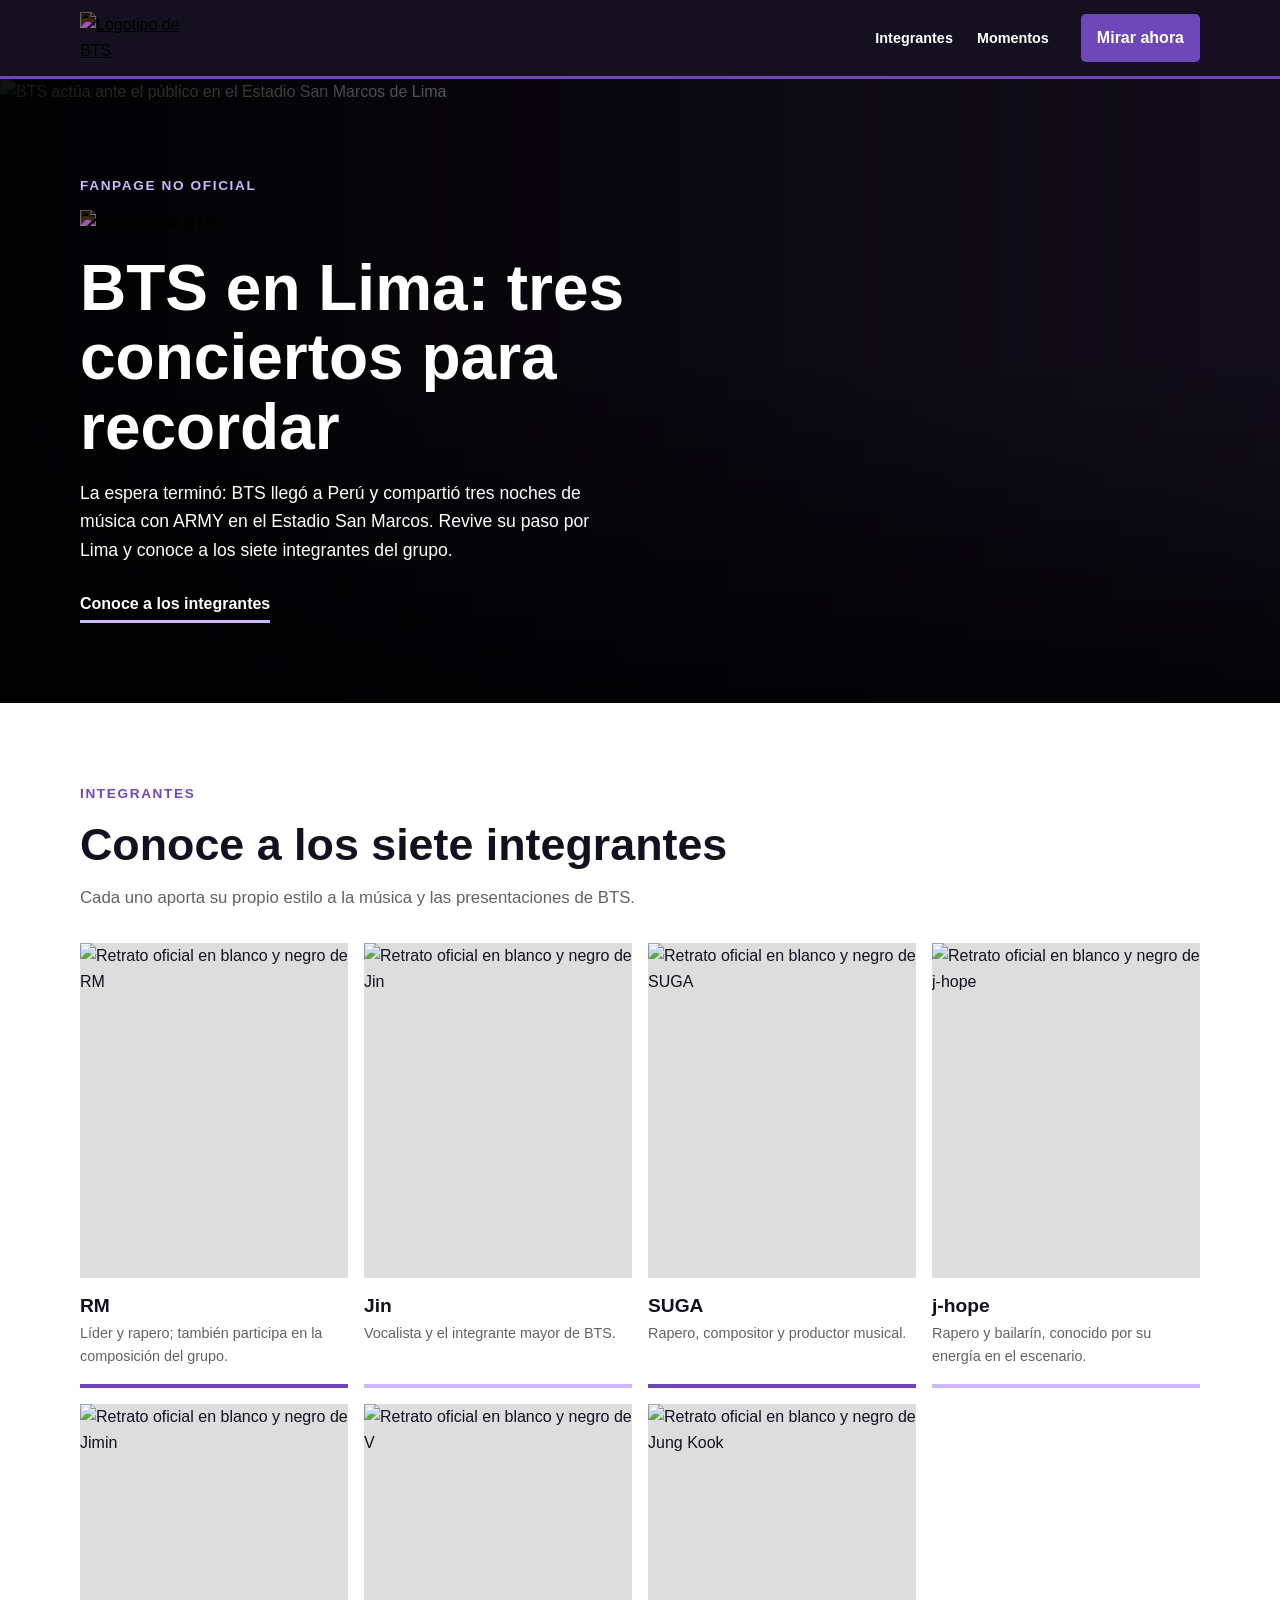
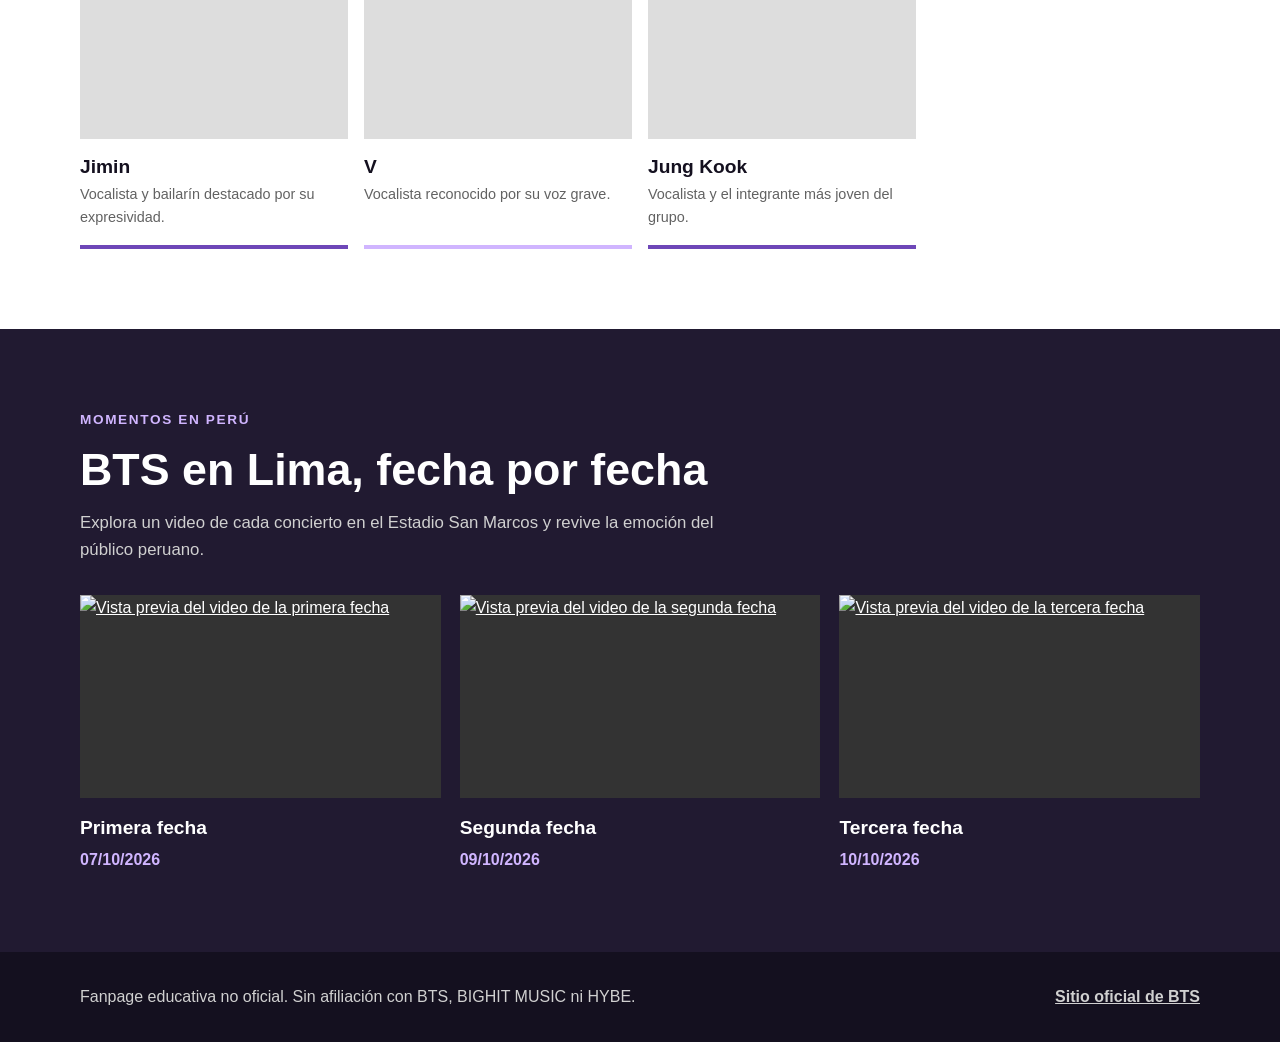
==== completed-examples/index.html @ 640280e6 "feat(course): add BTS fanpage and starter materials" ====
<!doctype html>
<html lang="es">
<head>
  <meta charset="UTF-8">
  <meta name="viewport" content="width=device-width, initial-scale=1.0">
  <meta
    name="description"
    content="Fanpage educativa de BTS y sus tres conciertos en Lima en 2026."
  >
  <title>BTS Perú | Fanpage no oficial</title>
  <link rel="stylesheet" href="styles.css">
</head>
<body>
  <!--
    class conecta un elemento con sus estilos en el archivo CSS.
    id identifica un elemento; href="#..." permite ir hasta ese elemento.
    aria-label da un nombre para lectores de pantalla.
    aria-labelledby usa el id de un titulo como nombre accesible.
  -->
  <!-- Menu principal: logo, enlaces y boton Mirar ahora -->
  <header class="encabezado">
    <nav class="menu-principal contenedor" aria-label="Navegación principal">
      <a class="enlace-logo" href="#inicio" aria-label="BTS, volver al inicio">
        <img
          src="https://upload.wikimedia.org/wikipedia/commons/c/c7/BTS_text_logo.svg"
          alt="Logotipo de BTS"
        >
      </a>

      <ul class="enlaces-menu">
        <li><a href="#integrantes">Integrantes</a></li>
        <li><a href="#momentos">Momentos</a></li>
      </ul>

      <!--
        target="_blank" abre el enlace en otra pestaña.
        rel="noopener noreferrer" evita compartir acceso a esta pagina
        y su direccion de origen con la pagina de destino.
      -->
      <a
        class="boton-principal"
        href="https://www.youtube.com/user/BANGTANTV"
        target="_blank"
        rel="noopener noreferrer"
      >
        Mirar ahora
      </a>
    </nav>
  </header>

  <main>
    <!-- Portada: presentacion de BTS y acceso a los integrantes -->
    <section class="portada" id="inicio" aria-labelledby="titulo-portada">
      <img
        class="foto-portada"
        src="https://f.rpp-noticias.io/2026/10/07/135113_1915998.jpg?quality=80&amp;width=1020"
        alt="BTS actúa ante el público en el Estadio San Marcos de Lima"
      >

      <div class="capa-oscura-portada"></div>

      <div class="contenedor contenido-portada">
        <p class="aviso-no-oficial">Fanpage no oficial</p>

        <img
          class="logo-portada"
          src="https://upload.wikimedia.org/wikipedia/commons/c/c7/BTS_text_logo.svg"
          alt="Logotipo de BTS"
        >

        <h1 id="titulo-portada">BTS en Lima: tres conciertos para recordar</h1>
        <p>
          La espera terminó: BTS llegó a Perú y compartió tres noches de música
          con ARMY en el Estadio San Marcos. Revive su paso por Lima y conoce
          a los siete integrantes del grupo.
        </p>

        <a class="enlace-integrantes" href="#integrantes">Conoce a los integrantes</a>
      </div>
    </section>

    <!-- Integrantes: fotografia, nombre y descripcion de cada miembro -->
    <section class="seccion" id="integrantes" aria-labelledby="titulo-integrantes">
      <div class="contenedor">
        <p class="nombre-seccion">Integrantes</p>
        <h2 id="titulo-integrantes">Conoce a los siete integrantes</h2>
        <p class="descripcion-seccion">
          Cada uno aporta su propio estilo a la música y las presentaciones de BTS.
        </p>

        <!--
          Cada li contiene un integrante.
          loading="lazy" retrasa la carga de fotos que aun no se ven.
        -->
        <ul class="lista-integrantes">
          <li>
            <img
              src="https://bighitsmusic.com/assets/images/bts/members/rm.jpg"
              alt="Retrato oficial en blanco y negro de RM"
              loading="lazy"
            >
            <div class="informacion-integrante">
              <strong>RM</strong>
              <span>Líder y rapero; también participa en la composición del grupo.</span>
            </div>
          </li>
          <li>
            <img
              src="https://bighitsmusic.com/assets/images/bts/members/jin.jpg"
              alt="Retrato oficial en blanco y negro de Jin"
              loading="lazy"
            >
            <div class="informacion-integrante">
              <strong>Jin</strong>
              <span>Vocalista y el integrante mayor de BTS.</span>
            </div>
          </li>
          <li>
            <img
              src="https://bighitsmusic.com/assets/images/bts/members/suga.jpg"
              alt="Retrato oficial en blanco y negro de SUGA"
              loading="lazy"
            >
            <div class="informacion-integrante">
              <strong>SUGA</strong>
              <span>Rapero, compositor y productor musical.</span>
            </div>
          </li>
          <li>
            <img
              src="https://bighitsmusic.com/assets/images/bts/members/j-hope.jpg"
              alt="Retrato oficial en blanco y negro de j-hope"
              loading="lazy"
            >
            <div class="informacion-integrante">
              <strong>j-hope</strong>
              <span>Rapero y bailarín, conocido por su energía en el escenario.</span>
            </div>
          </li>
          <li>
            <img
              src="https://bighitsmusic.com/assets/images/bts/members/jimin.jpg"
              alt="Retrato oficial en blanco y negro de Jimin"
              loading="lazy"
            >
            <div class="informacion-integrante">
              <strong>Jimin</strong>
              <span>Vocalista y bailarín destacado por su expresividad.</span>
            </div>
          </li>
          <li>
            <img
              src="https://bighitsmusic.com/assets/images/bts/members/v.jpg"
              alt="Retrato oficial en blanco y negro de V"
              loading="lazy"
            >
            <div class="informacion-integrante">
              <strong>V</strong>
              <span>Vocalista reconocido por su voz grave.</span>
            </div>
          </li>
          <li>
            <img
              src="https://bighitsmusic.com/assets/images/bts/members/jungkook.jpg"
              alt="Retrato oficial en blanco y negro de Jung Kook"
              loading="lazy"
            >
            <div class="informacion-integrante">
              <strong>Jung Kook</strong>
              <span>Vocalista y el integrante más joven del grupo.</span>
            </div>
          </li>
        </ul>
      </div>
    </section>

    <!-- Momentos: vistas previas enlazadas a los tres videos -->
    <section
      class="seccion seccion-oscura"
      id="momentos"
      aria-labelledby="titulo-momentos"
    >
      <div class="contenedor">
        <p class="nombre-seccion">Momentos en Perú</p>
        <h2 id="titulo-momentos">BTS en Lima, fecha por fecha</h2>
        <p class="descripcion-seccion">
          Explora un video de cada concierto en el Estadio San Marcos y revive
          la emoción del público peruano.
        </p>

        <!--
          Cada tarjeta enlaza un video.
          datetime guarda la fecha en formato año-mes-dia.
        -->
        <div class="lista-momentos">
          <article class="tarjeta-momento">
            <a
              class="enlace-video"
              href="https://www.youtube.com/watch?v=vRbizbNFhyU"
              target="_blank"
              rel="noopener noreferrer"
              aria-label="Abrir el video de la primera fecha en YouTube"
            >
              <img
                src="https://i.ytimg.com/vi/vRbizbNFhyU/hqdefault.jpg"
                alt="Vista previa del video de la primera fecha"
                loading="lazy"
              >
            </a>
            <h3>Primera fecha</h3>
            <time datetime="2026-10-07">07/10/2026</time>
          </article>

          <article class="tarjeta-momento">
            <a
              class="enlace-video"
              href="https://www.youtube.com/watch?v=yjgpKqg5rXA"
              target="_blank"
              rel="noopener noreferrer"
              aria-label="Abrir el video de la segunda fecha en YouTube"
            >
              <img
                src="https://i.ytimg.com/vi/yjgpKqg5rXA/hqdefault.jpg"
                alt="Vista previa del video de la segunda fecha"
                loading="lazy"
              >
            </a>
            <h3>Segunda fecha</h3>
            <time datetime="2026-10-09">09/10/2026</time>
          </article>

          <article class="tarjeta-momento">
            <a
              class="enlace-video"
              href="https://www.youtube.com/watch?v=68M0HwVK_0o"
              target="_blank"
              rel="noopener noreferrer"
              aria-label="Abrir el video de la tercera fecha en YouTube"
            >
              <img
                src="https://i.ytimg.com/vi/68M0HwVK_0o/hqdefault.jpg"
                alt="Vista previa del video de la tercera fecha"
                loading="lazy"
              >
            </a>
            <h3>Tercera fecha</h3>
            <time datetime="2026-10-10">10/10/2026</time>
          </article>
        </div>
      </div>
    </section>
  </main>

  <!-- Pie de pagina: aviso educativo y enlace al sitio oficial -->
  <footer class="pie-pagina">
    <div class="contenedor contenido-pie-pagina">
      <p>
        Fanpage educativa no oficial. Sin afiliación con BTS, BIGHIT MUSIC
        ni HYBE.
      </p>
      <a
        href="https://bighitsmusic.com/bts/profile"
        target="_blank"
        rel="noopener noreferrer"
      >
        Sitio oficial de BTS
      </a>
    </div>
  </footer>
</body>
</html>
---- completed-examples/styles.css ----
/* 1. Estilos generales: colores y reglas compartidas */
:root {
  --color-negro: #14101f;
  --color-morado-oscuro: #211a31;
  --color-blanco: #ffffff;
  --color-morado: #6e47b8;
  --color-lavanda: #d0b5ff;
  --color-gris: #626262;
}

* {
  box-sizing: border-box;
}

html {
  scroll-behavior: smooth;
}

body {
  margin: 0;
  color: var(--color-negro);
  background: var(--color-blanco);
  font-family: Arial, Helvetica, sans-serif;
  line-height: 1.6;
}

img {
  display: block;
  max-width: 100%;
}

a {
  color: inherit;
}

/* Resalta los enlaces al recorrer la pagina con el teclado */
a:focus-visible {
  outline: 3px solid var(--color-morado);
  outline-offset: 4px;
}

/* Limita el ancho y centra el contenido de cada seccion */
.contenedor {
  width: min(100% - 2rem, 1120px);
  margin-inline: auto;
}

/* Espacios, titulos e introducciones de las secciones */
.seccion {
  padding-block: 5rem;
  scroll-margin-top: 100px;
}

.seccion-oscura {
  background: var(--color-morado-oscuro);
  color: var(--color-blanco);
}

.aviso-no-oficial,
.nombre-seccion {
  margin: 0 0 0.8rem;
  font-size: 0.85rem;
  font-weight: 800;
  letter-spacing: 0.12em;
  text-transform: uppercase;
}

.nombre-seccion {
  color: var(--color-morado);
}

.aviso-no-oficial,
.seccion-oscura .nombre-seccion {
  color: var(--color-lavanda);
}

.seccion h2 {
  margin: 0;
  font-size: clamp(2rem, 4vw, 2.8rem);
  line-height: 1.2;
}

.descripcion-seccion {
  max-width: 660px;
  margin-block: 0.8rem 2rem;
  color: var(--color-gris);
  font-size: 1.05rem;
}

.seccion-oscura .descripcion-seccion {
  color: #d0d0d0;
}

/* 2. Menu principal */
.encabezado {
  position: sticky;
  top: 0;
  z-index: 10;
  background: var(--color-negro);
  color: var(--color-blanco);
  border-bottom: 3px solid var(--color-morado);
}

.menu-principal {
  display: flex;
  align-items: center;
  gap: 2rem;
  min-height: 76px;
}

.enlace-logo {
  flex-shrink: 0;
}

.enlace-logo img {
  width: 115px;
  filter: invert(1);
}

.enlaces-menu {
  display: flex;
  gap: 1.5rem;
  margin: 0 0 0 auto;
  padding: 0;
  list-style: none;
}

.enlaces-menu a {
  font-size: 0.9rem;
  font-weight: 700;
  text-decoration: none;
}

.enlaces-menu a:hover {
  color: var(--color-lavanda);
}

.boton-principal {
  flex-shrink: 0;
  padding: 0.7rem 1rem;
  border-radius: 0.3rem;
  background: var(--color-morado);
  font-weight: 800;
  text-decoration: none;
}

.boton-principal:hover {
  background: #55348f;
}

/* 3. Portada */
.portada {
  position: relative;
  min-height: 610px;
  background: var(--color-negro);
  color: var(--color-blanco);
}

.foto-portada,
.capa-oscura-portada {
  position: absolute;
  inset: 0;
  width: 100%;
  height: 100%;
}

.foto-portada {
  object-fit: cover;
  object-position: center 35%;
}

/* Oscurece la foto para que el texto de portada sea legible */
.capa-oscura-portada {
  background:
    linear-gradient(90deg, rgba(0, 0, 0, 0.92), rgba(0, 0, 0, 0.18)),
    linear-gradient(0deg, rgba(0, 0, 0, 0.72), transparent 55%);
}

.contenido-portada {
  position: relative;
  padding-block: 6rem 5rem;
}

.logo-portada {
  width: min(350px, 70vw);
  margin-bottom: 1.2rem;
  filter: invert(1);
}

.portada h1 {
  max-width: 610px;
  margin: 0;
  font-size: clamp(2.4rem, 5vw, 4rem);
  line-height: 1.08;
}

.contenido-portada p:not(.aviso-no-oficial) {
  max-width: 540px;
  font-size: 1.1rem;
}

.enlace-integrantes {
  display: inline-block;
  margin-top: 0.6rem;
  padding-bottom: 0.25rem;
  border-bottom: 3px solid var(--color-lavanda);
  font-weight: 800;
  text-decoration: none;
}

/* 4. Integrantes */
.lista-integrantes {
  display: grid;
  grid-template-columns: repeat(4, 1fr);
  gap: 1rem;
  margin: 2rem 0 0;
  padding: 0;
  list-style: none;
}

.lista-integrantes li {
  border-bottom: 4px solid var(--color-morado);
}

.lista-integrantes li:nth-child(even) {
  border-bottom-color: var(--color-lavanda);
}

.lista-integrantes img {
  width: 100%;
  aspect-ratio: 4 / 5;
  object-fit: cover;
  background: #dddddd;
}

.informacion-integrante {
  padding-block: 0.8rem 1rem;
}

.lista-integrantes strong,
.lista-integrantes span {
  display: block;
}

.lista-integrantes strong {
  font-size: 1.2rem;
}

.lista-integrantes span {
  color: var(--color-gris);
  font-size: 0.9rem;
}

/* 5. Momentos */
.lista-momentos {
  display: grid;
  grid-template-columns: repeat(3, 1fr);
  gap: 1.2rem;
}

.enlace-video {
  display: block;
  aspect-ratio: 16 / 9;
  background: #333333;
}

.enlace-video img {
  width: 100%;
  height: 100%;
  object-fit: cover;
  transition: opacity 0.2s ease;
}

.enlace-video:hover img,
.enlace-video:focus-visible img {
  opacity: 0.7;
}

.tarjeta-momento h3 {
  margin: 0.9rem 0 0.2rem;
  font-size: 1.2rem;
}

.tarjeta-momento time {
  display: block;
  color: var(--color-lavanda);
  font-weight: 700;
}

/* 6. Pie de pagina */
.pie-pagina {
  padding-block: 2rem;
  background: var(--color-negro);
  color: #d0d0d0;
}

.contenido-pie-pagina {
  display: flex;
  justify-content: space-between;
  align-items: center;
  gap: 2rem;
}

.contenido-pie-pagina p {
  max-width: 650px;
  margin: 0;
}

.contenido-pie-pagina a {
  font-weight: 700;
}

/* 7. Adaptacion a tabletas y celulares */
/* Hasta 900px: el menu se distribuye en dos filas */
@media (max-width: 900px) {
  .menu-principal {
    flex-wrap: wrap;
    gap: 0.8rem 1.5rem;
    padding-block: 0.8rem;
  }

  .enlaces-menu {
    order: 3;
    width: 100%;
    margin-left: 0;
    flex-wrap: wrap;
    gap: 0.5rem 1.2rem;
  }

  .boton-principal {
    margin-left: auto;
  }

  .seccion {
    scroll-margin-top: 150px;
  }
}

/* Hasta 650px: las tarjetas se muestran en una sola columna */
@media (max-width: 650px) {
  .portada {
    min-height: 560px;
  }

  .foto-portada {
    object-position: 56% center;
  }

  .capa-oscura-portada {
    background: linear-gradient(0deg, rgba(0, 0, 0, 0.98), rgba(0, 0, 0, 0.3));
  }

  .contenido-portada {
    padding-block: 10rem 3rem;
  }

  .seccion {
    padding-block: 3.5rem;
    scroll-margin-top: 160px;
  }

  .lista-momentos,
  .lista-integrantes {
    grid-template-columns: 1fr;
  }

  .contenido-pie-pagina {
    align-items: flex-start;
    flex-direction: column;
    gap: 0.7rem;
  }
}

/* 8. Accesibilidad: respeta la preferencia de reducir movimiento */
@media (prefers-reduced-motion: reduce) {
  html {
    scroll-behavior: auto;
  }
}
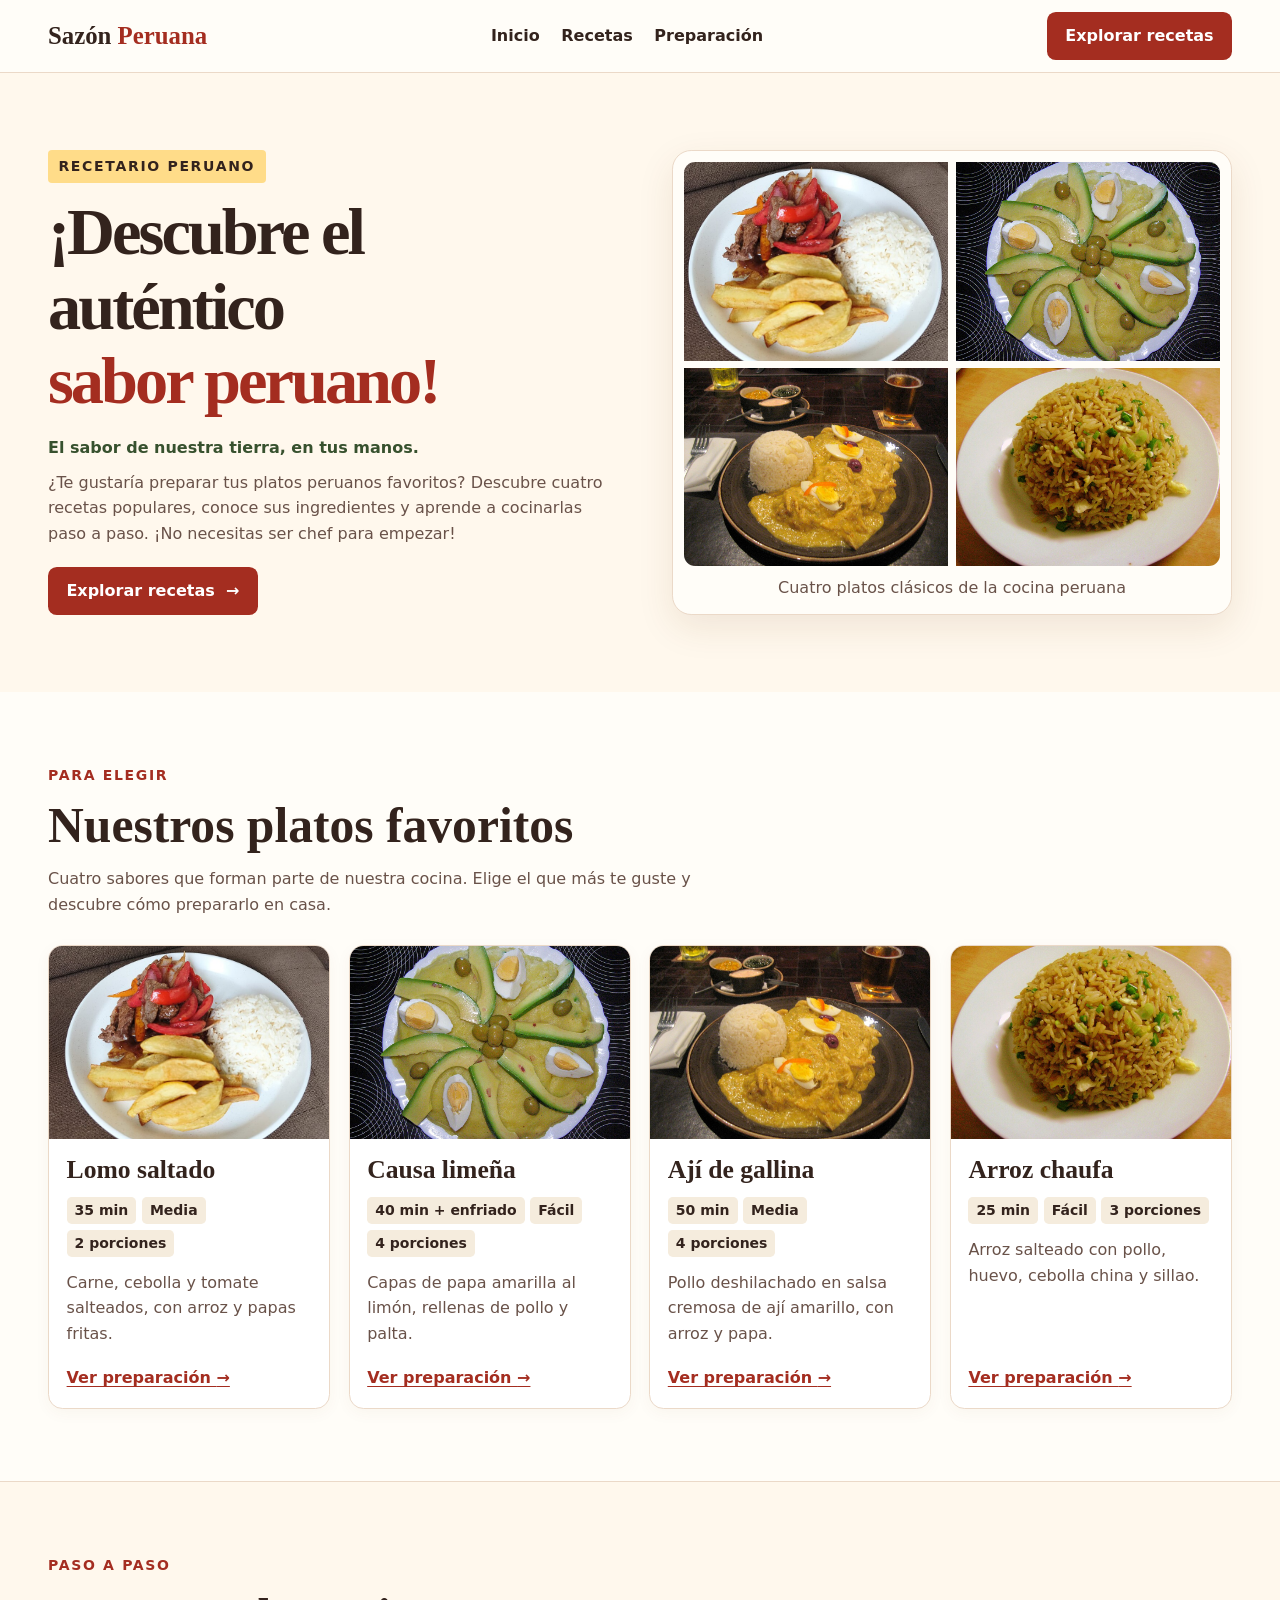
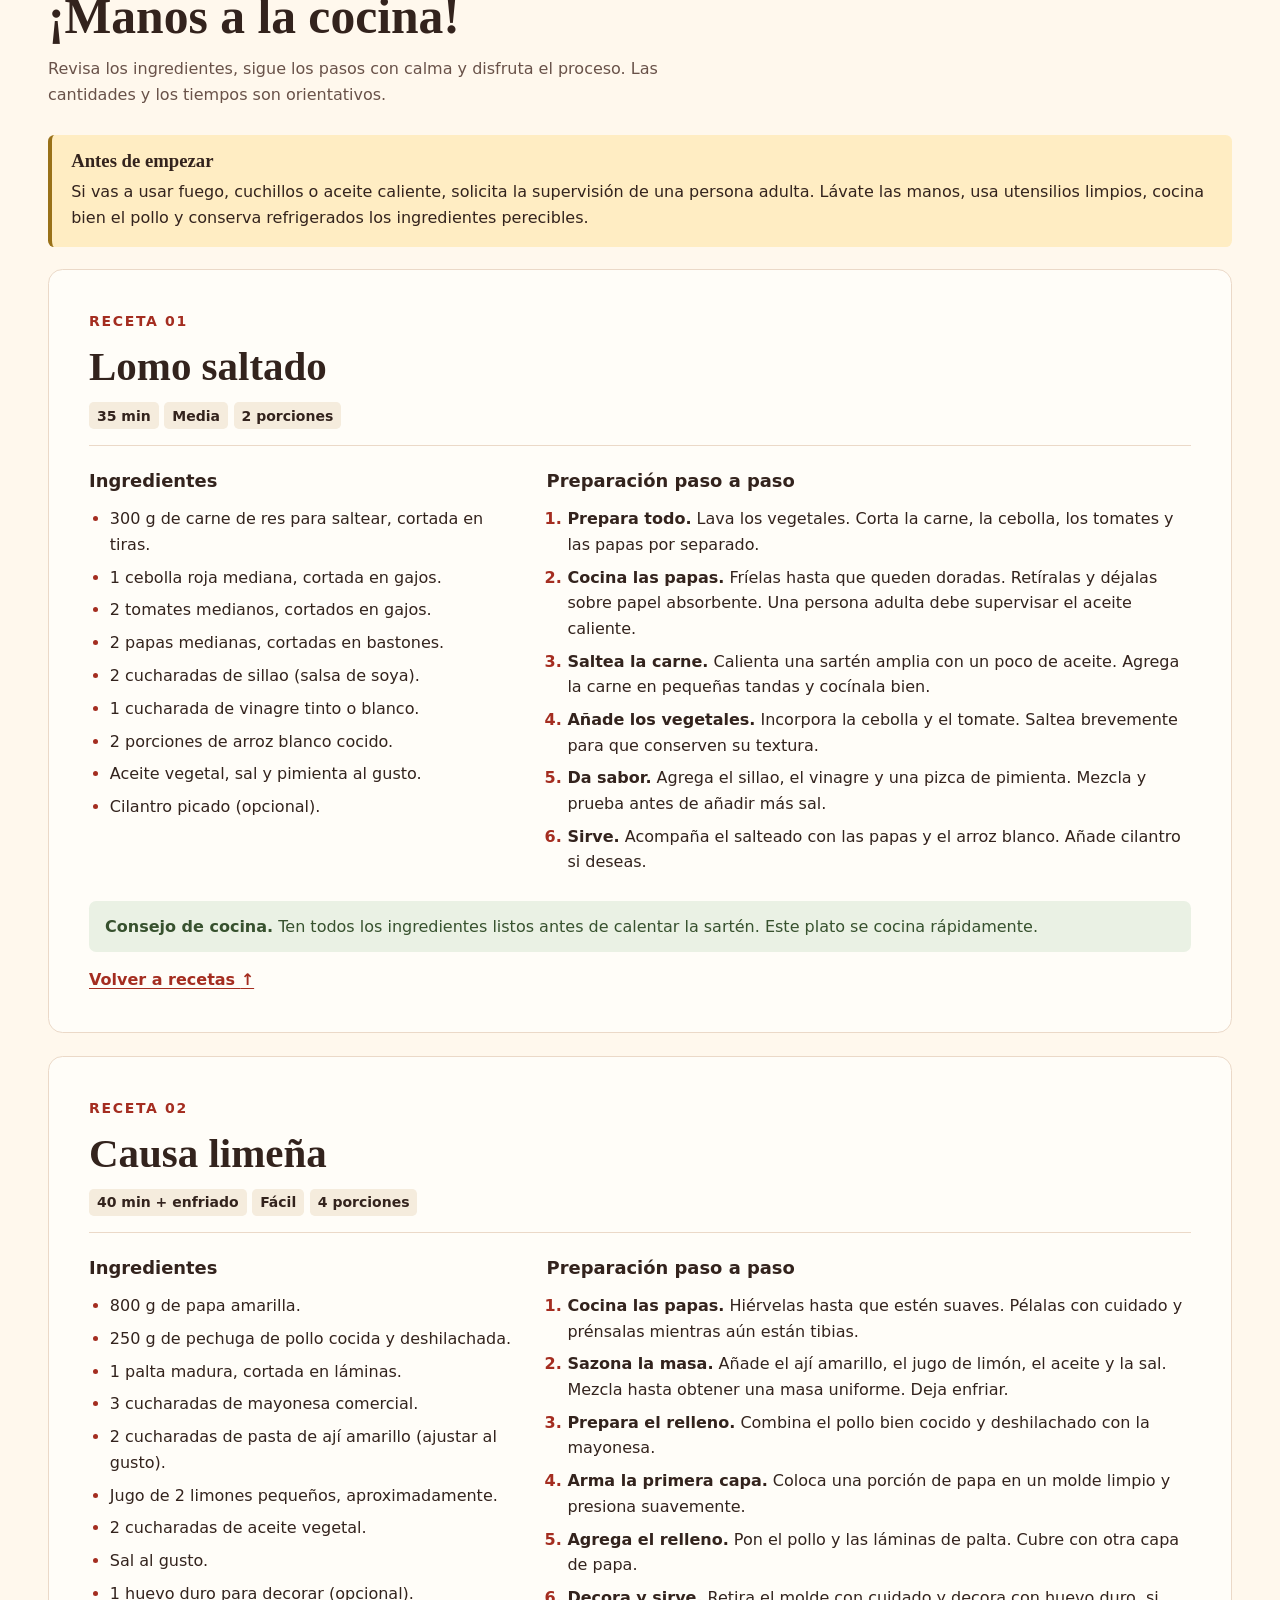
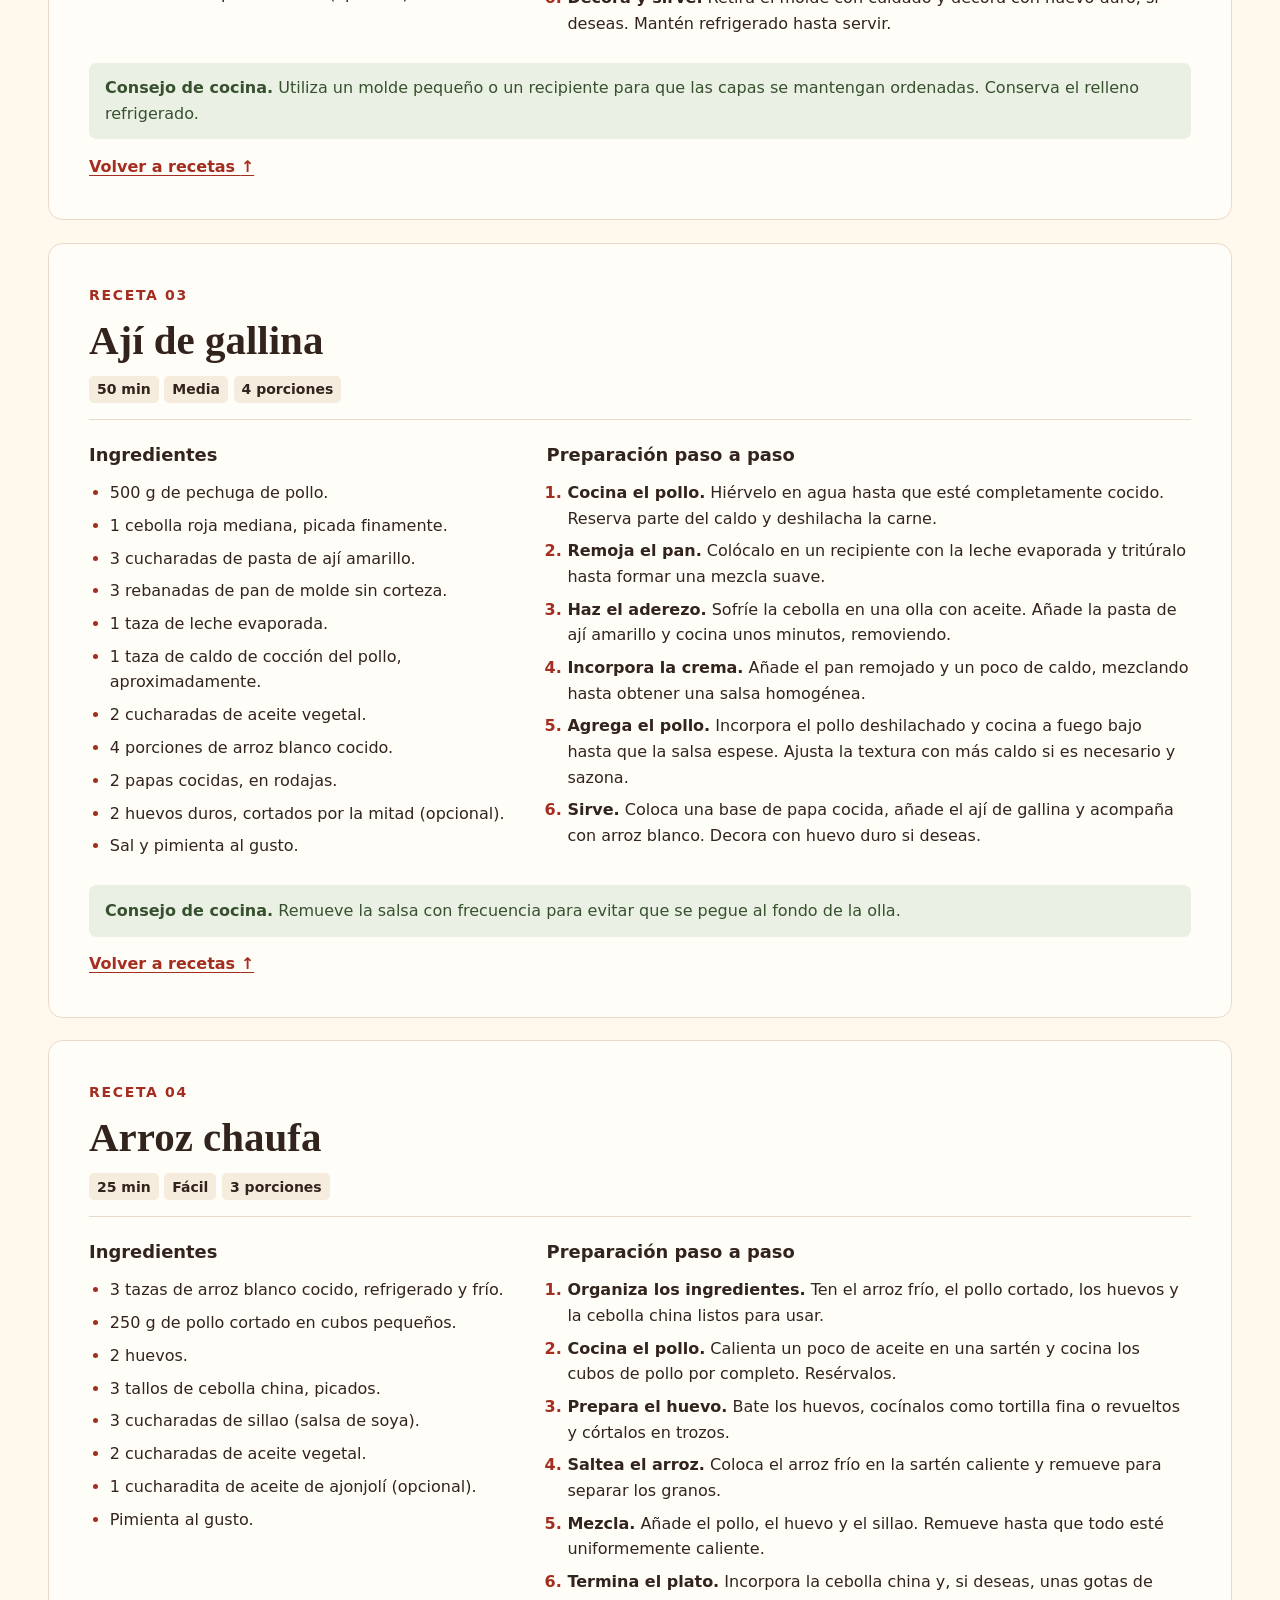
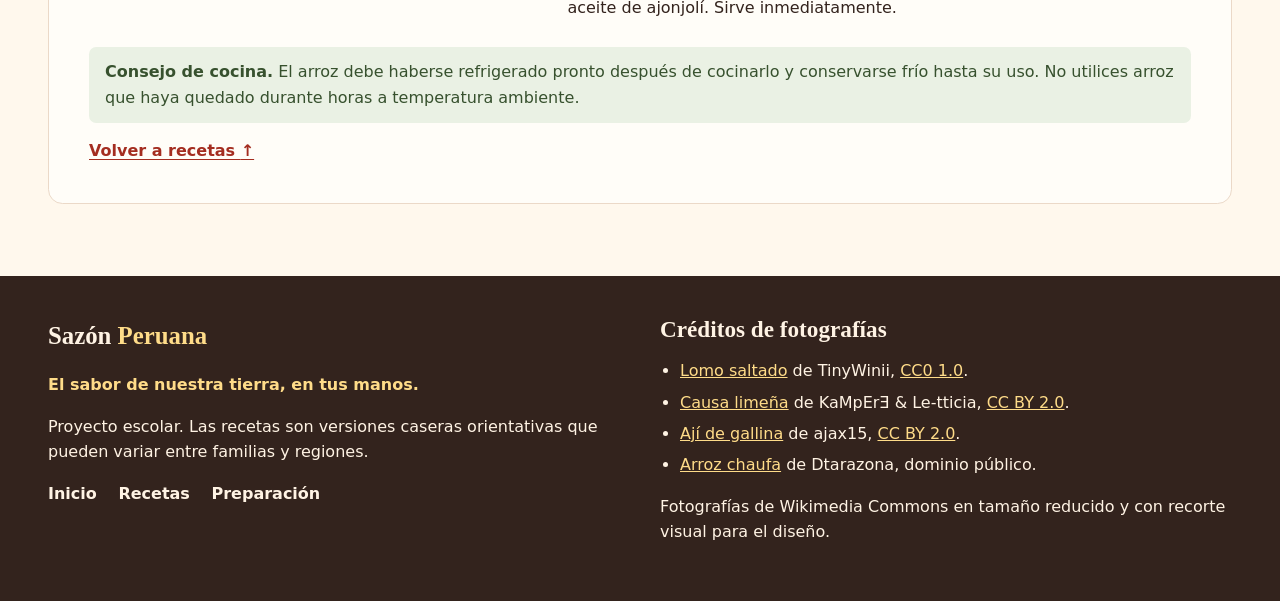
==== commit d9508f6d: "feat(course): adapt website to Peruvian recipe book" ====
--- a/completed-examples/index.html
+++ b/completed-examples/index.html
@@ -1,270 +1,326 @@
 <!doctype html>
-<html lang="es">
+<html lang="es-PE">
 <head>
   <meta charset="UTF-8">
-  <meta name="viewport" content="width=device-width, initial-scale=1.0">
-  <meta
-    name="description"
-    content="Fanpage educativa de BTS y sus tres conciertos en Lima en 2026."
-  >
-  <title>BTS Perú | Fanpage no oficial</title>
+  <meta name="viewport" content="width=device-width, initial-scale=1">
+  <meta name="description" content="Recetario escolar de cocina peruana. Cuatro platos caseros explicados paso a paso.">
+  <title>Sazón Peruana | Recetario escolar</title>
   <link rel="stylesheet" href="styles.css">
 </head>
 <body>
-  <!--
-    class conecta un elemento con sus estilos en el archivo CSS.
-    id identifica un elemento; href="#..." permite ir hasta ese elemento.
-    aria-label da un nombre para lectores de pantalla.
-    aria-labelledby usa el id de un titulo como nombre accesible.
-  -->
-  <!-- Menu principal: logo, enlaces y boton Mirar ahora -->
+  <a class="saltar-contenido" href="#contenido">Ir al contenido</a>
+
   <header class="encabezado">
-    <nav class="menu-principal contenedor" aria-label="Navegación principal">
-      <a class="enlace-logo" href="#inicio" aria-label="BTS, volver al inicio">
-        <img
-          src="https://upload.wikimedia.org/wikipedia/commons/c/c7/BTS_text_logo.svg"
-          alt="Logotipo de BTS"
-        >
-      </a>
-
-      <ul class="enlaces-menu">
-        <li><a href="#integrantes">Integrantes</a></li>
-        <li><a href="#momentos">Momentos</a></li>
-      </ul>
-
-      <!--
-        target="_blank" abre el enlace en otra pestaña.
-        rel="noopener noreferrer" evita compartir acceso a esta pagina
-        y su direccion de origen con la pagina de destino.
-      -->
-      <a
-        class="boton-principal"
-        href="https://www.youtube.com/user/BANGTANTV"
-        target="_blank"
-        rel="noopener noreferrer"
-      >
-        Mirar ahora
-      </a>
-    </nav>
+    <div class="contenedor barra-navegacion">
+      <a class="marca" href="#inicio">Sazón <span>Peruana</span></a>
+      <nav class="menu" aria-label="Navegación principal">
+        <a href="#inicio">Inicio</a>
+        <a href="#recetas">Recetas</a>
+        <a href="#preparacion">Preparación</a>
+      </nav>
+      <a class="boton boton-menu" href="#recetas">Explorar recetas</a>
+    </div>
   </header>
 
-  <main>
-    <!-- Portada: presentacion de BTS y acceso a los integrantes -->
+  <main id="contenido">
+    <!-- Portada del recetario -->
     <section class="portada" id="inicio" aria-labelledby="titulo-portada">
-      <img
-        class="foto-portada"
-        src="https://f.rpp-noticias.io/2026/10/07/135113_1915998.jpg?quality=80&amp;width=1020"
-        alt="BTS actúa ante el público en el Estadio San Marcos de Lima"
-      >
-
-      <div class="capa-oscura-portada"></div>
-
       <div class="contenedor contenido-portada">
-        <p class="aviso-no-oficial">Fanpage no oficial</p>
-
-        <img
-          class="logo-portada"
-          src="https://upload.wikimedia.org/wikipedia/commons/c/c7/BTS_text_logo.svg"
-          alt="Logotipo de BTS"
-        >
-
-        <h1 id="titulo-portada">BTS en Lima: tres conciertos para recordar</h1>
-        <p>
-          La espera terminó: BTS llegó a Perú y compartió tres noches de música
-          con ARMY en el Estadio San Marcos. Revive su paso por Lima y conoce
-          a los siete integrantes del grupo.
-        </p>
-
-        <a class="enlace-integrantes" href="#integrantes">Conoce a los integrantes</a>
+        <div>
+          <p class="etiqueta etiqueta-portada">Recetario peruano</p>
+          <h1 id="titulo-portada">¡Descubre el auténtico <span>sabor peruano!</span></h1>
+          <p class="eslogan">El sabor de nuestra tierra, en tus manos.</p>
+          <p class="bienvenida">¿Te gustaría preparar tus platos peruanos favoritos? Descubre cuatro recetas populares, conoce sus ingredientes y aprende a cocinarlas paso a paso. ¡No necesitas ser chef para empezar!</p>
+          <a class="boton" href="#recetas">Explorar recetas <span aria-hidden="true">→</span></a>
+        </div>
+        <figure class="mosaico-portada">
+          <div class="fotos-portada" aria-hidden="true">
+            <img src="assets/images/lomo-saltado.jpg"
+                 alt=""
+                 width="960" height="540">
+            <img src="assets/images/causa-limena.jpg"
+                 alt=""
+                 width="960" height="720">
+            <img src="assets/images/aji-de-gallina.jpg"
+                 alt=""
+                 width="960" height="720">
+            <img src="assets/images/arroz-chaufa.jpg"
+                 alt=""
+                 width="960" height="736">
+          </div>
+          <figcaption>Cuatro platos clásicos de la cocina peruana</figcaption>
+        </figure>
       </div>
     </section>
 
-    <!-- Integrantes: fotografia, nombre y descripcion de cada miembro -->
-    <section class="seccion" id="integrantes" aria-labelledby="titulo-integrantes">
+    <!-- Tarjetas con enlaces a las preparaciones -->
+    <section class="seccion seccion-recetas" id="recetas" aria-labelledby="titulo-recetas">
       <div class="contenedor">
-        <p class="nombre-seccion">Integrantes</p>
-        <h2 id="titulo-integrantes">Conoce a los siete integrantes</h2>
-        <p class="descripcion-seccion">
-          Cada uno aporta su propio estilo a la música y las presentaciones de BTS.
-        </p>
-
-        <!--
-          Cada li contiene un integrante.
-          loading="lazy" retrasa la carga de fotos que aun no se ven.
-        -->
-        <ul class="lista-integrantes">
-          <li>
-            <img
-              src="https://bighitsmusic.com/assets/images/bts/members/rm.jpg"
-              alt="Retrato oficial en blanco y negro de RM"
-              loading="lazy"
-            >
-            <div class="informacion-integrante">
-              <strong>RM</strong>
-              <span>Líder y rapero; también participa en la composición del grupo.</span>
-            </div>
-          </li>
-          <li>
-            <img
-              src="https://bighitsmusic.com/assets/images/bts/members/jin.jpg"
-              alt="Retrato oficial en blanco y negro de Jin"
-              loading="lazy"
-            >
-            <div class="informacion-integrante">
-              <strong>Jin</strong>
-              <span>Vocalista y el integrante mayor de BTS.</span>
-            </div>
-          </li>
-          <li>
-            <img
-              src="https://bighitsmusic.com/assets/images/bts/members/suga.jpg"
-              alt="Retrato oficial en blanco y negro de SUGA"
-              loading="lazy"
-            >
-            <div class="informacion-integrante">
-              <strong>SUGA</strong>
-              <span>Rapero, compositor y productor musical.</span>
-            </div>
-          </li>
-          <li>
-            <img
-              src="https://bighitsmusic.com/assets/images/bts/members/j-hope.jpg"
-              alt="Retrato oficial en blanco y negro de j-hope"
-              loading="lazy"
-            >
-            <div class="informacion-integrante">
-              <strong>j-hope</strong>
-              <span>Rapero y bailarín, conocido por su energía en el escenario.</span>
-            </div>
-          </li>
-          <li>
-            <img
-              src="https://bighitsmusic.com/assets/images/bts/members/jimin.jpg"
-              alt="Retrato oficial en blanco y negro de Jimin"
-              loading="lazy"
-            >
-            <div class="informacion-integrante">
-              <strong>Jimin</strong>
-              <span>Vocalista y bailarín destacado por su expresividad.</span>
-            </div>
-          </li>
-          <li>
-            <img
-              src="https://bighitsmusic.com/assets/images/bts/members/v.jpg"
-              alt="Retrato oficial en blanco y negro de V"
-              loading="lazy"
-            >
-            <div class="informacion-integrante">
-              <strong>V</strong>
-              <span>Vocalista reconocido por su voz grave.</span>
-            </div>
-          </li>
-          <li>
-            <img
-              src="https://bighitsmusic.com/assets/images/bts/members/jungkook.jpg"
-              alt="Retrato oficial en blanco y negro de Jung Kook"
-              loading="lazy"
-            >
-            <div class="informacion-integrante">
-              <strong>Jung Kook</strong>
-              <span>Vocalista y el integrante más joven del grupo.</span>
-            </div>
-          </li>
-        </ul>
-      </div>
-    </section>
-
-    <!-- Momentos: vistas previas enlazadas a los tres videos -->
-    <section
-      class="seccion seccion-oscura"
-      id="momentos"
-      aria-labelledby="titulo-momentos"
-    >
-      <div class="contenedor">
-        <p class="nombre-seccion">Momentos en Perú</p>
-        <h2 id="titulo-momentos">BTS en Lima, fecha por fecha</h2>
-        <p class="descripcion-seccion">
-          Explora un video de cada concierto en el Estadio San Marcos y revive
-          la emoción del público peruano.
-        </p>
-
-        <!--
-          Cada tarjeta enlaza un video.
-          datetime guarda la fecha en formato año-mes-dia.
-        -->
-        <div class="lista-momentos">
-          <article class="tarjeta-momento">
-            <a
-              class="enlace-video"
-              href="https://www.youtube.com/watch?v=vRbizbNFhyU"
-              target="_blank"
-              rel="noopener noreferrer"
-              aria-label="Abrir el video de la primera fecha en YouTube"
-            >
-              <img
-                src="https://i.ytimg.com/vi/vRbizbNFhyU/hqdefault.jpg"
-                alt="Vista previa del video de la primera fecha"
-                loading="lazy"
-              >
-            </a>
-            <h3>Primera fecha</h3>
-            <time datetime="2026-10-07">07/10/2026</time>
+        <p class="etiqueta">Para elegir</p>
+        <h2 id="titulo-recetas">Nuestros platos favoritos</h2>
+        <p class="introduccion">Cuatro sabores que forman parte de nuestra cocina. Elige el que más te guste y descubre cómo prepararlo en casa.</p>
+        <div class="cuadricula-recetas">
+          <article class="tarjeta-receta">
+            <img src="assets/images/lomo-saltado.jpg"
+                 alt="Lomo saltado con arroz blanco y papas fritas."
+                 width="960" height="540" loading="lazy">
+            <div class="contenido-tarjeta">
+              <h3>Lomo saltado</h3>
+              <ul class="datos-receta" aria-label="Tiempo, dificultad y porciones">
+                <li>35 min</li>
+                <li>Media</li>
+                <li>2 porciones</li>
+              </ul>
+              <p>Carne, cebolla y tomate salteados, con arroz y papas fritas.</p>
+              <a class="enlace-receta" href="#lomo-saltado" aria-label="Ver preparación de Lomo saltado">Ver preparación <span aria-hidden="true">→</span></a>
+            </div>
           </article>
-
-          <article class="tarjeta-momento">
-            <a
-              class="enlace-video"
-              href="https://www.youtube.com/watch?v=yjgpKqg5rXA"
-              target="_blank"
-              rel="noopener noreferrer"
-              aria-label="Abrir el video de la segunda fecha en YouTube"
-            >
-              <img
-                src="https://i.ytimg.com/vi/yjgpKqg5rXA/hqdefault.jpg"
-                alt="Vista previa del video de la segunda fecha"
-                loading="lazy"
-              >
-            </a>
-            <h3>Segunda fecha</h3>
-            <time datetime="2026-10-09">09/10/2026</time>
+          <article class="tarjeta-receta">
+            <img src="assets/images/causa-limena.jpg"
+                 alt="Causa limeña decorada con palta, huevo y aceitunas."
+                 width="960" height="720" loading="lazy">
+            <div class="contenido-tarjeta">
+              <h3>Causa limeña</h3>
+              <ul class="datos-receta" aria-label="Tiempo, dificultad y porciones">
+                <li>40 min + enfriado</li>
+                <li>Fácil</li>
+                <li>4 porciones</li>
+              </ul>
+              <p>Capas de papa amarilla al limón, rellenas de pollo y palta.</p>
+              <a class="enlace-receta" href="#causa-limena" aria-label="Ver preparación de Causa limeña">Ver preparación <span aria-hidden="true">→</span></a>
+            </div>
           </article>
-
-          <article class="tarjeta-momento">
-            <a
-              class="enlace-video"
-              href="https://www.youtube.com/watch?v=68M0HwVK_0o"
-              target="_blank"
-              rel="noopener noreferrer"
-              aria-label="Abrir el video de la tercera fecha en YouTube"
-            >
-              <img
-                src="https://i.ytimg.com/vi/68M0HwVK_0o/hqdefault.jpg"
-                alt="Vista previa del video de la tercera fecha"
-                loading="lazy"
-              >
-            </a>
-            <h3>Tercera fecha</h3>
-            <time datetime="2026-10-10">10/10/2026</time>
+          <article class="tarjeta-receta">
+            <img src="assets/images/aji-de-gallina.jpg"
+                 alt="Ají de gallina con arroz y huevo cocido."
+                 width="960" height="720" loading="lazy">
+            <div class="contenido-tarjeta">
+              <h3>Ají de gallina</h3>
+              <ul class="datos-receta" aria-label="Tiempo, dificultad y porciones">
+                <li>50 min</li>
+                <li>Media</li>
+                <li>4 porciones</li>
+              </ul>
+              <p>Pollo deshilachado en salsa cremosa de ají amarillo, con arroz y papa.</p>
+              <a class="enlace-receta" href="#aji-de-gallina" aria-label="Ver preparación de Ají de gallina">Ver preparación <span aria-hidden="true">→</span></a>
+            </div>
+          </article>
+          <article class="tarjeta-receta">
+            <img src="assets/images/arroz-chaufa.jpg"
+                 alt="Arroz chaufa con cebolla china servido en un plato blanco."
+                 width="960" height="736" loading="lazy">
+            <div class="contenido-tarjeta">
+              <h3>Arroz chaufa</h3>
+              <ul class="datos-receta" aria-label="Tiempo, dificultad y porciones">
+                <li>25 min</li>
+                <li>Fácil</li>
+                <li>3 porciones</li>
+              </ul>
+              <p>Arroz salteado con pollo, huevo, cebolla china y sillao.</p>
+              <a class="enlace-receta" href="#arroz-chaufa" aria-label="Ver preparación de Arroz chaufa">Ver preparación <span aria-hidden="true">→</span></a>
+            </div>
           </article>
         </div>
       </div>
     </section>
+
+    <!-- Ingredientes y pasos de cada plato -->
+    <section class="seccion seccion-preparacion" id="preparacion" aria-labelledby="titulo-preparacion">
+      <div class="contenedor">
+        <p class="etiqueta">Paso a paso</p>
+        <h2 id="titulo-preparacion">¡Manos a la cocina!</h2>
+        <p class="introduccion">Revisa los ingredientes, sigue los pasos con calma y disfruta el proceso. Las cantidades y los tiempos son orientativos.</p>
+        <aside class="aviso-cocina" aria-labelledby="titulo-aviso">
+          <h3 id="titulo-aviso">Antes de empezar</h3>
+          <p>Si vas a usar fuego, cuchillos o aceite caliente, solicita la supervisión de una persona adulta. Lávate las manos, usa utensilios limpios, cocina bien el pollo y conserva refrigerados los ingredientes perecibles.</p>
+        </aside>
+        <article class="preparacion-receta" id="lomo-saltado" aria-labelledby="titulo-lomo-saltado">
+          <header class="cabecera-receta">
+            <p class="etiqueta">Receta 01</p>
+            <h3 id="titulo-lomo-saltado">Lomo saltado</h3>
+            <ul class="datos-receta" aria-label="Tiempo, dificultad y porciones">
+              <li>35 min</li>
+              <li>Media</li>
+              <li>2 porciones</li>
+            </ul>
+          </header>
+          <div class="detalle-receta">
+            <div class="ingredientes">
+              <h4>Ingredientes</h4>
+              <ul>
+                <li>300 g de carne de res para saltear, cortada en tiras.</li>
+                <li>1 cebolla roja mediana, cortada en gajos.</li>
+                <li>2 tomates medianos, cortados en gajos.</li>
+                <li>2 papas medianas, cortadas en bastones.</li>
+                <li>2 cucharadas de sillao (salsa de soya).</li>
+                <li>1 cucharada de vinagre tinto o blanco.</li>
+                <li>2 porciones de arroz blanco cocido.</li>
+                <li>Aceite vegetal, sal y pimienta al gusto.</li>
+                <li>Cilantro picado (opcional).</li>
+              </ul>
+            </div>
+            <div class="pasos">
+              <h4>Preparación paso a paso</h4>
+              <ol>
+                <li><strong>Prepara todo.</strong> Lava los vegetales. Corta la carne, la cebolla, los tomates y las papas por separado.</li>
+                <li><strong>Cocina las papas.</strong> Fríelas hasta que queden doradas. Retíralas y déjalas sobre papel absorbente. Una persona adulta debe supervisar el aceite caliente.</li>
+                <li><strong>Saltea la carne.</strong> Calienta una sartén amplia con un poco de aceite. Agrega la carne en pequeñas tandas y cocínala bien.</li>
+                <li><strong>Añade los vegetales.</strong> Incorpora la cebolla y el tomate. Saltea brevemente para que conserven su textura.</li>
+                <li><strong>Da sabor.</strong> Agrega el sillao, el vinagre y una pizca de pimienta. Mezcla y prueba antes de añadir más sal.</li>
+                <li><strong>Sirve.</strong> Acompaña el salteado con las papas y el arroz blanco. Añade cilantro si deseas.</li>
+              </ol>
+            </div>
+          </div>
+          <p class="consejo"><strong>Consejo de cocina.</strong> Ten todos los ingredientes listos antes de calentar la sartén. Este plato se cocina rápidamente.</p>
+          <a class="enlace-receta" href="#recetas">Volver a recetas <span aria-hidden="true">↑</span></a>
+        </article>
+        <article class="preparacion-receta" id="causa-limena" aria-labelledby="titulo-causa-limena">
+          <header class="cabecera-receta">
+            <p class="etiqueta">Receta 02</p>
+            <h3 id="titulo-causa-limena">Causa limeña</h3>
+            <ul class="datos-receta" aria-label="Tiempo, dificultad y porciones">
+              <li>40 min + enfriado</li>
+              <li>Fácil</li>
+              <li>4 porciones</li>
+            </ul>
+          </header>
+          <div class="detalle-receta">
+            <div class="ingredientes">
+              <h4>Ingredientes</h4>
+              <ul>
+                <li>800 g de papa amarilla.</li>
+                <li>250 g de pechuga de pollo cocida y deshilachada.</li>
+                <li>1 palta madura, cortada en láminas.</li>
+                <li>3 cucharadas de mayonesa comercial.</li>
+                <li>2 cucharadas de pasta de ají amarillo (ajustar al gusto).</li>
+                <li>Jugo de 2 limones pequeños, aproximadamente.</li>
+                <li>2 cucharadas de aceite vegetal.</li>
+                <li>Sal al gusto.</li>
+                <li>1 huevo duro para decorar (opcional).</li>
+              </ul>
+            </div>
+            <div class="pasos">
+              <h4>Preparación paso a paso</h4>
+              <ol>
+                <li><strong>Cocina las papas.</strong> Hiérvelas hasta que estén suaves. Pélalas con cuidado y prénsalas mientras aún están tibias.</li>
+                <li><strong>Sazona la masa.</strong> Añade el ají amarillo, el jugo de limón, el aceite y la sal. Mezcla hasta obtener una masa uniforme. Deja enfriar.</li>
+                <li><strong>Prepara el relleno.</strong> Combina el pollo bien cocido y deshilachado con la mayonesa.</li>
+                <li><strong>Arma la primera capa.</strong> Coloca una porción de papa en un molde limpio y presiona suavemente.</li>
+                <li><strong>Agrega el relleno.</strong> Pon el pollo y las láminas de palta. Cubre con otra capa de papa.</li>
+                <li><strong>Decora y sirve.</strong> Retira el molde con cuidado y decora con huevo duro, si deseas. Mantén refrigerado hasta servir.</li>
+              </ol>
+            </div>
+          </div>
+          <p class="consejo"><strong>Consejo de cocina.</strong> Utiliza un molde pequeño o un recipiente para que las capas se mantengan ordenadas. Conserva el relleno refrigerado.</p>
+          <a class="enlace-receta" href="#recetas">Volver a recetas <span aria-hidden="true">↑</span></a>
+        </article>
+        <article class="preparacion-receta" id="aji-de-gallina" aria-labelledby="titulo-aji-de-gallina">
+          <header class="cabecera-receta">
+            <p class="etiqueta">Receta 03</p>
+            <h3 id="titulo-aji-de-gallina">Ají de gallina</h3>
+            <ul class="datos-receta" aria-label="Tiempo, dificultad y porciones">
+              <li>50 min</li>
+              <li>Media</li>
+              <li>4 porciones</li>
+            </ul>
+          </header>
+          <div class="detalle-receta">
+            <div class="ingredientes">
+              <h4>Ingredientes</h4>
+              <ul>
+                <li>500 g de pechuga de pollo.</li>
+                <li>1 cebolla roja mediana, picada finamente.</li>
+                <li>3 cucharadas de pasta de ají amarillo.</li>
+                <li>3 rebanadas de pan de molde sin corteza.</li>
+                <li>1 taza de leche evaporada.</li>
+                <li>1 taza de caldo de cocción del pollo, aproximadamente.</li>
+                <li>2 cucharadas de aceite vegetal.</li>
+                <li>4 porciones de arroz blanco cocido.</li>
+                <li>2 papas cocidas, en rodajas.</li>
+                <li>2 huevos duros, cortados por la mitad (opcional).</li>
+                <li>Sal y pimienta al gusto.</li>
+              </ul>
+            </div>
+            <div class="pasos">
+              <h4>Preparación paso a paso</h4>
+              <ol>
+                <li><strong>Cocina el pollo.</strong> Hiérvelo en agua hasta que esté completamente cocido. Reserva parte del caldo y deshilacha la carne.</li>
+                <li><strong>Remoja el pan.</strong> Colócalo en un recipiente con la leche evaporada y tritúralo hasta formar una mezcla suave.</li>
+                <li><strong>Haz el aderezo.</strong> Sofríe la cebolla en una olla con aceite. Añade la pasta de ají amarillo y cocina unos minutos, removiendo.</li>
+                <li><strong>Incorpora la crema.</strong> Añade el pan remojado y un poco de caldo, mezclando hasta obtener una salsa homogénea.</li>
+                <li><strong>Agrega el pollo.</strong> Incorpora el pollo deshilachado y cocina a fuego bajo hasta que la salsa espese. Ajusta la textura con más caldo si es necesario y sazona.</li>
+                <li><strong>Sirve.</strong> Coloca una base de papa cocida, añade el ají de gallina y acompaña con arroz blanco. Decora con huevo duro si deseas.</li>
+              </ol>
+            </div>
+          </div>
+          <p class="consejo"><strong>Consejo de cocina.</strong> Remueve la salsa con frecuencia para evitar que se pegue al fondo de la olla.</p>
+          <a class="enlace-receta" href="#recetas">Volver a recetas <span aria-hidden="true">↑</span></a>
+        </article>
+        <article class="preparacion-receta" id="arroz-chaufa" aria-labelledby="titulo-arroz-chaufa">
+          <header class="cabecera-receta">
+            <p class="etiqueta">Receta 04</p>
+            <h3 id="titulo-arroz-chaufa">Arroz chaufa</h3>
+            <ul class="datos-receta" aria-label="Tiempo, dificultad y porciones">
+              <li>25 min</li>
+              <li>Fácil</li>
+              <li>3 porciones</li>
+            </ul>
+          </header>
+          <div class="detalle-receta">
+            <div class="ingredientes">
+              <h4>Ingredientes</h4>
+              <ul>
+                <li>3 tazas de arroz blanco cocido, refrigerado y frío.</li>
+                <li>250 g de pollo cortado en cubos pequeños.</li>
+                <li>2 huevos.</li>
+                <li>3 tallos de cebolla china, picados.</li>
+                <li>3 cucharadas de sillao (salsa de soya).</li>
+                <li>2 cucharadas de aceite vegetal.</li>
+                <li>1 cucharadita de aceite de ajonjolí (opcional).</li>
+                <li>Pimienta al gusto.</li>
+              </ul>
+            </div>
+            <div class="pasos">
+              <h4>Preparación paso a paso</h4>
+              <ol>
+                <li><strong>Organiza los ingredientes.</strong> Ten el arroz frío, el pollo cortado, los huevos y la cebolla china listos para usar.</li>
+                <li><strong>Cocina el pollo.</strong> Calienta un poco de aceite en una sartén y cocina los cubos de pollo por completo. Resérvalos.</li>
+                <li><strong>Prepara el huevo.</strong> Bate los huevos, cocínalos como tortilla fina o revueltos y córtalos en trozos.</li>
+                <li><strong>Saltea el arroz.</strong> Coloca el arroz frío en la sartén caliente y remueve para separar los granos.</li>
+                <li><strong>Mezcla.</strong> Añade el pollo, el huevo y el sillao. Remueve hasta que todo esté uniformemente caliente.</li>
+                <li><strong>Termina el plato.</strong> Incorpora la cebolla china y, si deseas, unas gotas de aceite de ajonjolí. Sirve inmediatamente.</li>
+              </ol>
+            </div>
+          </div>
+          <p class="consejo"><strong>Consejo de cocina.</strong> El arroz debe haberse refrigerado pronto después de cocinarlo y conservarse frío hasta su uso. No utilices arroz que haya quedado durante horas a temperatura ambiente.</p>
+          <a class="enlace-receta" href="#recetas">Volver a recetas <span aria-hidden="true">↑</span></a>
+        </article>
+      </div>
+    </section>
   </main>
 
-  <!-- Pie de pagina: aviso educativo y enlace al sitio oficial -->
-  <footer class="pie-pagina">
-    <div class="contenedor contenido-pie-pagina">
-      <p>
-        Fanpage educativa no oficial. Sin afiliación con BTS, BIGHIT MUSIC
-        ni HYBE.
-      </p>
-      <a
-        href="https://bighitsmusic.com/bts/profile"
-        target="_blank"
-        rel="noopener noreferrer"
-      >
-        Sitio oficial de BTS
-      </a>
+  <footer class="pie-pagina" id="contacto">
+    <div class="contenedor contenido-pie">
+      <div>
+        <a class="marca" href="#inicio">Sazón <span>Peruana</span></a>
+        <p class="eslogan">El sabor de nuestra tierra, en tus manos.</p>
+        <p>Proyecto escolar. Las recetas son versiones caseras orientativas que pueden variar entre familias y regiones.</p>
+        <nav class="menu menu-pie" aria-label="Navegación al pie de página">
+          <a href="#inicio">Inicio</a>
+          <a href="#recetas">Recetas</a>
+          <a href="#preparacion">Preparación</a>
+        </nav>
+      </div>
+      <div id="creditos" class="creditos">
+        <h2>Créditos de fotografías</h2>
+          <ul>
+            <li><a href="https://commons.wikimedia.org/wiki/File:Lomo_saltado_2026.jpg">Lomo saltado</a> de TinyWinii, <a href="https://creativecommons.org/publicdomain/zero/1.0/">CC0 1.0</a>.</li>
+            <li><a href="https://commons.wikimedia.org/wiki/File:Causa_rellena_de_pollo.jpg">Causa limeña</a> de KaMpErƎ &amp; Le-tticia, <a href="https://creativecommons.org/licenses/by/2.0/">CC BY 2.0</a>.</li>
+            <li><a href="https://commons.wikimedia.org/wiki/File:Aji_de_Gallina.jpg">Ají de gallina</a> de ajax15, <a href="https://creativecommons.org/licenses/by/2.0/">CC BY 2.0</a>.</li>
+            <li><a href="https://commons.wikimedia.org/wiki/File:Arroz_chaufa_simple.JPG">Arroz chaufa</a> de Dtarazona, dominio público.</li>
+          </ul>
+        <p>Fotografías de Wikimedia Commons en tamaño reducido y con recorte visual para el diseño.</p>
+      </div>
     </div>
   </footer>
 </body>
--- a/completed-examples/styles.css
+++ b/completed-examples/styles.css
@@ -1,11 +1,14 @@
-/* 1. Estilos generales: colores y reglas compartidas */
+/* 1. Colores y estilos generales */
 :root {
-  --color-negro: #14101f;
-  --color-morado-oscuro: #211a31;
-  --color-blanco: #ffffff;
-  --color-morado: #6e47b8;
-  --color-lavanda: #d0b5ff;
-  --color-gris: #626262;
+  --crema: #fff8ed;
+  --papel: #fffdf8;
+  --tinta: #33231d;
+  --texto-secundario: #695249;
+  --rojo-aji: #a42d20;
+  --rojo-oscuro: #822117;
+  --maiz: #ffdc89;
+  --verde: #37512e;
+  --borde: #ebd9c8;
 }
 
 * {
@@ -18,362 +21,457 @@
 
 body {
   margin: 0;
-  color: var(--color-negro);
-  background: var(--color-blanco);
-  font-family: Arial, Helvetica, sans-serif;
+  background: var(--papel);
+  color: var(--tinta);
+  font-family: system-ui, sans-serif;
   line-height: 1.6;
+}
+
+h1,
+h2,
+h3 {
+  margin: 0;
+  font-family: Georgia, serif;
+  line-height: 1.12;
+}
+
+h2 {
+  font-size: clamp(2rem, 4vw, 3.1rem);
 }
 
 img {
   display: block;
-  max-width: 100%;
+  width: 100%;
 }
 
 a {
   color: inherit;
 }
 
-/* Resalta los enlaces al recorrer la pagina con el teclado */
 a:focus-visible {
-  outline: 3px solid var(--color-morado);
+  outline: 3px solid #906206;
   outline-offset: 4px;
 }
 
-/* Limita el ancho y centra el contenido de cada seccion */
+[id] {
+  scroll-margin-top: 6rem;
+}
+
 .contenedor {
-  width: min(100% - 2rem, 1120px);
+  width: min(100% - 2.5rem, 74rem);
   margin-inline: auto;
 }
 
-/* Espacios, titulos e introducciones de las secciones */
-.seccion {
-  padding-block: 5rem;
-  scroll-margin-top: 100px;
-}
-
-.seccion-oscura {
-  background: var(--color-morado-oscuro);
-  color: var(--color-blanco);
-}
-
-.aviso-no-oficial,
-.nombre-seccion {
-  margin: 0 0 0.8rem;
-  font-size: 0.85rem;
-  font-weight: 800;
+.saltar-contenido {
+  position: fixed;
+  z-index: 3;
+  top: 0.5rem;
+  left: 0.5rem;
+  padding: 0.65rem 1rem;
+  background: var(--papel);
+  transform: translateY(-200%);
+}
+
+.saltar-contenido:focus {
+  transform: translateY(0);
+}
+
+.etiqueta {
+  margin: 0 0 0.75rem;
+  color: var(--rojo-aji);
+  font-size: 0.875rem;
+  font-weight: 750;
   letter-spacing: 0.12em;
   text-transform: uppercase;
 }
 
-.nombre-seccion {
-  color: var(--color-morado);
-}
-
-.aviso-no-oficial,
-.seccion-oscura .nombre-seccion {
-  color: var(--color-lavanda);
-}
-
-.seccion h2 {
-  margin: 0;
-  font-size: clamp(2rem, 4vw, 2.8rem);
-  line-height: 1.2;
-}
-
-.descripcion-seccion {
-  max-width: 660px;
-  margin-block: 0.8rem 2rem;
-  color: var(--color-gris);
-  font-size: 1.05rem;
-}
-
-.seccion-oscura .descripcion-seccion {
-  color: #d0d0d0;
-}
-
-/* 2. Menu principal */
+.boton {
+  display: inline-flex;
+  align-items: center;
+  justify-content: center;
+  gap: 0.7rem;
+  padding: 0.7rem 1.15rem;
+  border-radius: 0.55rem;
+  background: var(--rojo-aji);
+  color: white;
+  font-weight: 700;
+  text-decoration: none;
+  transition: background-color 180ms ease;
+}
+
+.boton:hover {
+  background: var(--rojo-oscuro);
+}
+
+/* 2. Menú principal */
 .encabezado {
   position: sticky;
+  z-index: 2;
   top: 0;
-  z-index: 10;
-  background: var(--color-negro);
-  color: var(--color-blanco);
-  border-bottom: 3px solid var(--color-morado);
-}
-
-.menu-principal {
+  border-bottom: 1px solid var(--borde);
+  background: var(--papel);
+}
+
+.barra-navegacion {
   display: flex;
+  min-height: 4.5rem;
   align-items: center;
-  gap: 2rem;
-  min-height: 76px;
-}
-
-.enlace-logo {
-  flex-shrink: 0;
-}
-
-.enlace-logo img {
-  width: 115px;
-  filter: invert(1);
-}
-
-.enlaces-menu {
+  justify-content: space-between;
+  gap: 1rem;
+}
+
+.marca {
+  font-family: Georgia, serif;
+  font-size: 1.55rem;
+  font-weight: 700;
+  text-decoration: none;
+}
+
+.marca span {
+  color: var(--rojo-aji);
+}
+
+.menu {
   display: flex;
-  gap: 1.5rem;
-  margin: 0 0 0 auto;
+  flex-wrap: wrap;
+  gap: 0.5rem 1.35rem;
+}
+
+.menu a {
+  font-weight: 650;
+  text-decoration: none;
+}
+
+.menu a:hover {
+  text-decoration: underline;
+  text-underline-offset: 0.2em;
+}
+
+/* 3. Portada */
+.portada {
+  padding-block: clamp(2.5rem, 6vw, 5rem);
+  background: var(--crema);
+}
+
+.contenido-portada {
+  display: grid;
+  grid-template-columns: 1fr 1fr;
+  align-items: center;
+  gap: clamp(2rem, 5vw, 4rem);
+}
+
+.etiqueta-portada {
+  display: inline-block;
+  padding: 0.35rem 0.65rem;
+  border-radius: 0.25rem;
+  background: var(--maiz);
+  color: var(--tinta);
+}
+
+.portada h1 {
+  font-size: clamp(2.5rem, 5.35vw, 4.15rem);
+  letter-spacing: -0.045em;
+}
+
+.portada h1 span {
+  display: block;
+  color: var(--rojo-aji);
+}
+
+.eslogan {
+  margin-block: 1rem 0.6rem;
+  color: var(--verde);
+  font-weight: 750;
+}
+
+.bienvenida,
+.introduccion {
+  max-width: 42rem;
+  color: var(--texto-secundario);
+}
+
+.bienvenida {
+  margin: 0 0 1.3rem;
+}
+
+.mosaico-portada {
+  margin: 0;
+  padding: 0.7rem;
+  border: 1px solid var(--borde);
+  border-radius: 1.2rem;
+  background: var(--papel);
+  box-shadow: 0 0.8rem 2.25rem #6c3d181a;
+}
+
+.fotos-portada {
+  display: grid;
+  grid-template-columns: repeat(2, minmax(0, 1fr));
+  gap: 0.45rem;
+  overflow: hidden;
+  border-radius: 0.7rem;
+}
+
+.fotos-portada img {
+  height: auto;
+  aspect-ratio: 4 / 3;
+  object-fit: cover;
+}
+
+.mosaico-portada figcaption {
+  padding: 0.6rem 0.25rem 0.1rem;
+  color: var(--texto-secundario);
+  text-align: center;
+}
+
+/* 4. Tarjetas de recetas */
+.seccion {
+  padding-block: clamp(2.8rem, 6vw, 4.5rem);
+}
+
+.introduccion {
+  margin-block: 0.75rem 1.75rem;
+}
+
+.cuadricula-recetas {
+  display: grid;
+  grid-template-columns: repeat(4, minmax(0, 1fr));
+  gap: 1.15rem;
+}
+
+.tarjeta-receta {
+  display: flex;
+  flex-direction: column;
+  overflow: hidden;
+  border: 1px solid var(--borde);
+  border-radius: 0.9rem;
+  background: white;
+  box-shadow: 0 0.25rem 1rem #6c3d180b;
+  transition: box-shadow 180ms ease;
+}
+
+.tarjeta-receta:hover,
+.tarjeta-receta:focus-within {
+  box-shadow: 0 0.55rem 1.5rem #6c3d1822;
+}
+
+.tarjeta-receta img {
+  height: auto;
+  aspect-ratio: 16 / 11;
+  object-fit: cover;
+}
+
+.contenido-tarjeta {
+  display: flex;
+  flex: 1;
+  flex-direction: column;
+  align-items: flex-start;
+  padding: 1.1rem;
+}
+
+.contenido-tarjeta h3 {
+  font-size: 1.6rem;
+}
+
+.contenido-tarjeta p {
+  margin: 0.8rem 0 1.15rem;
+  color: var(--texto-secundario);
+}
+
+.datos-receta {
+  display: flex;
+  flex-wrap: wrap;
+  gap: 0.35rem;
+  margin: 0.75rem 0 0;
   padding: 0;
   list-style: none;
 }
 
-.enlaces-menu a {
-  font-size: 0.9rem;
-  font-weight: 700;
-  text-decoration: none;
-}
-
-.enlaces-menu a:hover {
-  color: var(--color-lavanda);
-}
-
-.boton-principal {
-  flex-shrink: 0;
-  padding: 0.7rem 1rem;
+.datos-receta li {
+  padding: 0.15rem 0.5rem;
   border-radius: 0.3rem;
-  background: var(--color-morado);
-  font-weight: 800;
-  text-decoration: none;
-}
-
-.boton-principal:hover {
-  background: #55348f;
-}
-
-/* 3. Portada */
-.portada {
-  position: relative;
-  min-height: 610px;
-  background: var(--color-negro);
-  color: var(--color-blanco);
-}
-
-.foto-portada,
-.capa-oscura-portada {
-  position: absolute;
-  inset: 0;
-  width: 100%;
-  height: 100%;
-}
-
-.foto-portada {
-  object-fit: cover;
-  object-position: center 35%;
-}
-
-/* Oscurece la foto para que el texto de portada sea legible */
-.capa-oscura-portada {
-  background:
-    linear-gradient(90deg, rgba(0, 0, 0, 0.92), rgba(0, 0, 0, 0.18)),
-    linear-gradient(0deg, rgba(0, 0, 0, 0.72), transparent 55%);
-}
-
-.contenido-portada {
-  position: relative;
-  padding-block: 6rem 5rem;
-}
-
-.logo-portada {
-  width: min(350px, 70vw);
-  margin-bottom: 1.2rem;
-  filter: invert(1);
-}
-
-.portada h1 {
-  max-width: 610px;
+  background: #f5ecdd;
+  color: var(--tinta);
+  font-size: 0.875rem;
+  font-weight: 650;
+}
+
+.enlace-receta {
+  color: var(--rojo-aji);
+  font-weight: 750;
+  text-underline-offset: 0.2em;
+}
+
+.enlace-receta:hover {
+  color: var(--rojo-oscuro);
+}
+
+.contenido-tarjeta .enlace-receta {
+  margin-top: auto;
+}
+
+/* 5. Ingredientes y preparación */
+.seccion-preparacion {
+  border-top: 1px solid var(--borde);
+  background: var(--crema);
+}
+
+.aviso-cocina {
+  padding: 1rem 1.2rem;
+  border-left: 4px solid #997118;
+  border-radius: 0.4rem;
+  background: #ffedc3;
+}
+
+.aviso-cocina p {
+  margin: 0.45rem 0 0;
+}
+
+.preparacion-receta {
+  margin-top: 1.4rem;
+  padding: clamp(1.2rem, 4vw, 2.5rem);
+  border: 1px solid var(--borde);
+  border-radius: 0.9rem;
+  background: var(--papel);
+}
+
+.preparacion-receta:target {
+  border-color: var(--rojo-aji);
+  box-shadow: 0 0 0 2px #a42d2026;
+}
+
+.cabecera-receta {
+  padding-bottom: 1rem;
+  border-bottom: 1px solid var(--borde);
+}
+
+.cabecera-receta h3 {
+  font-size: clamp(1.85rem, 3.2vw, 2.65rem);
+}
+
+.detalle-receta {
+  display: grid;
+  grid-template-columns: minmax(0, 2fr) minmax(0, 3fr);
+  gap: 1.75rem;
+  margin-top: 1.3rem;
+}
+
+.detalle-receta h4 {
   margin: 0;
-  font-size: clamp(2.4rem, 5vw, 4rem);
-  line-height: 1.08;
-}
-
-.contenido-portada p:not(.aviso-no-oficial) {
-  max-width: 540px;
-  font-size: 1.1rem;
-}
-
-.enlace-integrantes {
-  display: inline-block;
-  margin-top: 0.6rem;
-  padding-bottom: 0.25rem;
-  border-bottom: 3px solid var(--color-lavanda);
-  font-weight: 800;
-  text-decoration: none;
-}
-
-/* 4. Integrantes */
-.lista-integrantes {
+  font-size: 1.12rem;
+}
+
+.detalle-receta ul,
+.detalle-receta ol {
+  margin: 0.65rem 0 0;
+  padding-left: 1.3rem;
+}
+
+.detalle-receta li {
+  margin-bottom: 0.45rem;
+}
+
+.detalle-receta li::marker {
+  color: var(--rojo-aji);
+  font-weight: 750;
+}
+
+.consejo {
+  margin: 1.2rem 0 0.9rem;
+  padding: 0.8rem 1rem;
+  border-radius: 0.45rem;
+  background: #eaf1e4;
+  color: var(--verde);
+}
+
+/* 6. Pie de página y créditos */
+.pie-pagina {
+  padding-block: 2.5rem;
+  background: #33231d;
+  color: #fff3e4;
+}
+
+.contenido-pie {
   display: grid;
-  grid-template-columns: repeat(4, 1fr);
-  gap: 1rem;
-  margin: 2rem 0 0;
-  padding: 0;
-  list-style: none;
-}
-
-.lista-integrantes li {
-  border-bottom: 4px solid var(--color-morado);
-}
-
-.lista-integrantes li:nth-child(even) {
-  border-bottom-color: var(--color-lavanda);
-}
-
-.lista-integrantes img {
-  width: 100%;
-  aspect-ratio: 4 / 5;
-  object-fit: cover;
-  background: #dddddd;
-}
-
-.informacion-integrante {
-  padding-block: 0.8rem 1rem;
-}
-
-.lista-integrantes strong,
-.lista-integrantes span {
-  display: block;
-}
-
-.lista-integrantes strong {
-  font-size: 1.2rem;
-}
-
-.lista-integrantes span {
-  color: var(--color-gris);
-  font-size: 0.9rem;
-}
-
-/* 5. Momentos */
-.lista-momentos {
-  display: grid;
-  grid-template-columns: repeat(3, 1fr);
-  gap: 1.2rem;
-}
-
-.enlace-video {
-  display: block;
-  aspect-ratio: 16 / 9;
-  background: #333333;
-}
-
-.enlace-video img {
-  width: 100%;
-  height: 100%;
-  object-fit: cover;
-  transition: opacity 0.2s ease;
-}
-
-.enlace-video:hover img,
-.enlace-video:focus-visible img {
-  opacity: 0.7;
-}
-
-.tarjeta-momento h3 {
-  margin: 0.9rem 0 0.2rem;
-  font-size: 1.2rem;
-}
-
-.tarjeta-momento time {
-  display: block;
-  color: var(--color-lavanda);
-  font-weight: 700;
-}
-
-/* 6. Pie de pagina */
-.pie-pagina {
-  padding-block: 2rem;
-  background: var(--color-negro);
-  color: #d0d0d0;
-}
-
-.contenido-pie-pagina {
-  display: flex;
-  justify-content: space-between;
-  align-items: center;
-  gap: 2rem;
-}
-
-.contenido-pie-pagina p {
-  max-width: 650px;
-  margin: 0;
-}
-
-.contenido-pie-pagina a {
-  font-weight: 700;
-}
-
-/* 7. Adaptacion a tabletas y celulares */
-/* Hasta 900px: el menu se distribuye en dos filas */
-@media (max-width: 900px) {
-  .menu-principal {
+  grid-template-columns: 1fr 1fr;
+  gap: 2.5rem;
+}
+
+.pie-pagina .marca span,
+.pie-pagina .eslogan,
+.creditos a {
+  color: var(--maiz);
+}
+
+.pie-pagina a:focus-visible {
+  outline-color: var(--maiz);
+}
+
+.creditos h2 {
+  font-size: 1.45rem;
+}
+
+.creditos ul {
+  padding-left: 1.25rem;
+}
+
+.creditos li {
+  margin-bottom: 0.35rem;
+}
+
+/* 7. Adaptación a pantallas pequeñas */
+@media (max-width: 62rem) {
+  .cuadricula-recetas {
+    grid-template-columns: repeat(2, minmax(0, 1fr));
+  }
+}
+
+@media (max-width: 44rem) {
+  .encabezado {
+    position: static;
+  }
+
+  .barra-navegacion {
     flex-wrap: wrap;
-    gap: 0.8rem 1.5rem;
-    padding-block: 0.8rem;
-  }
-
-  .enlaces-menu {
-    order: 3;
+    padding-block: 0.7rem;
+  }
+
+  .menu {
     width: 100%;
-    margin-left: 0;
-    flex-wrap: wrap;
-    gap: 0.5rem 1.2rem;
-  }
-
-  .boton-principal {
-    margin-left: auto;
-  }
-
-  .seccion {
-    scroll-margin-top: 150px;
-  }
-}
-
-/* Hasta 650px: las tarjetas se muestran en una sola columna */
-@media (max-width: 650px) {
-  .portada {
-    min-height: 560px;
-  }
-
-  .foto-portada {
-    object-position: 56% center;
-  }
-
-  .capa-oscura-portada {
-    background: linear-gradient(0deg, rgba(0, 0, 0, 0.98), rgba(0, 0, 0, 0.3));
-  }
-
-  .contenido-portada {
-    padding-block: 10rem 3rem;
-  }
-
-  .seccion {
-    padding-block: 3.5rem;
-    scroll-margin-top: 160px;
-  }
-
-  .lista-momentos,
-  .lista-integrantes {
+  }
+
+  .boton-menu {
+    display: none;
+  }
+
+  [id] {
+    scroll-margin-top: 1rem;
+  }
+
+  .contenido-portada,
+  .detalle-receta,
+  .contenido-pie {
     grid-template-columns: 1fr;
   }
 
-  .contenido-pie-pagina {
-    align-items: flex-start;
-    flex-direction: column;
-    gap: 0.7rem;
-  }
-}
-
-/* 8. Accesibilidad: respeta la preferencia de reducir movimiento */
+  .contenido-pie {
+    gap: 1.5rem;
+  }
+}
+
+@media (max-width: 32rem) {
+  .cuadricula-recetas {
+    grid-template-columns: 1fr;
+  }
+}
+
+/* 8. Preferencia de movimiento reducido */
 @media (prefers-reduced-motion: reduce) {
   html {
     scroll-behavior: auto;
   }
-}
+
+  .boton,
+  .tarjeta-receta {
+    transition: none;
+  }
+}
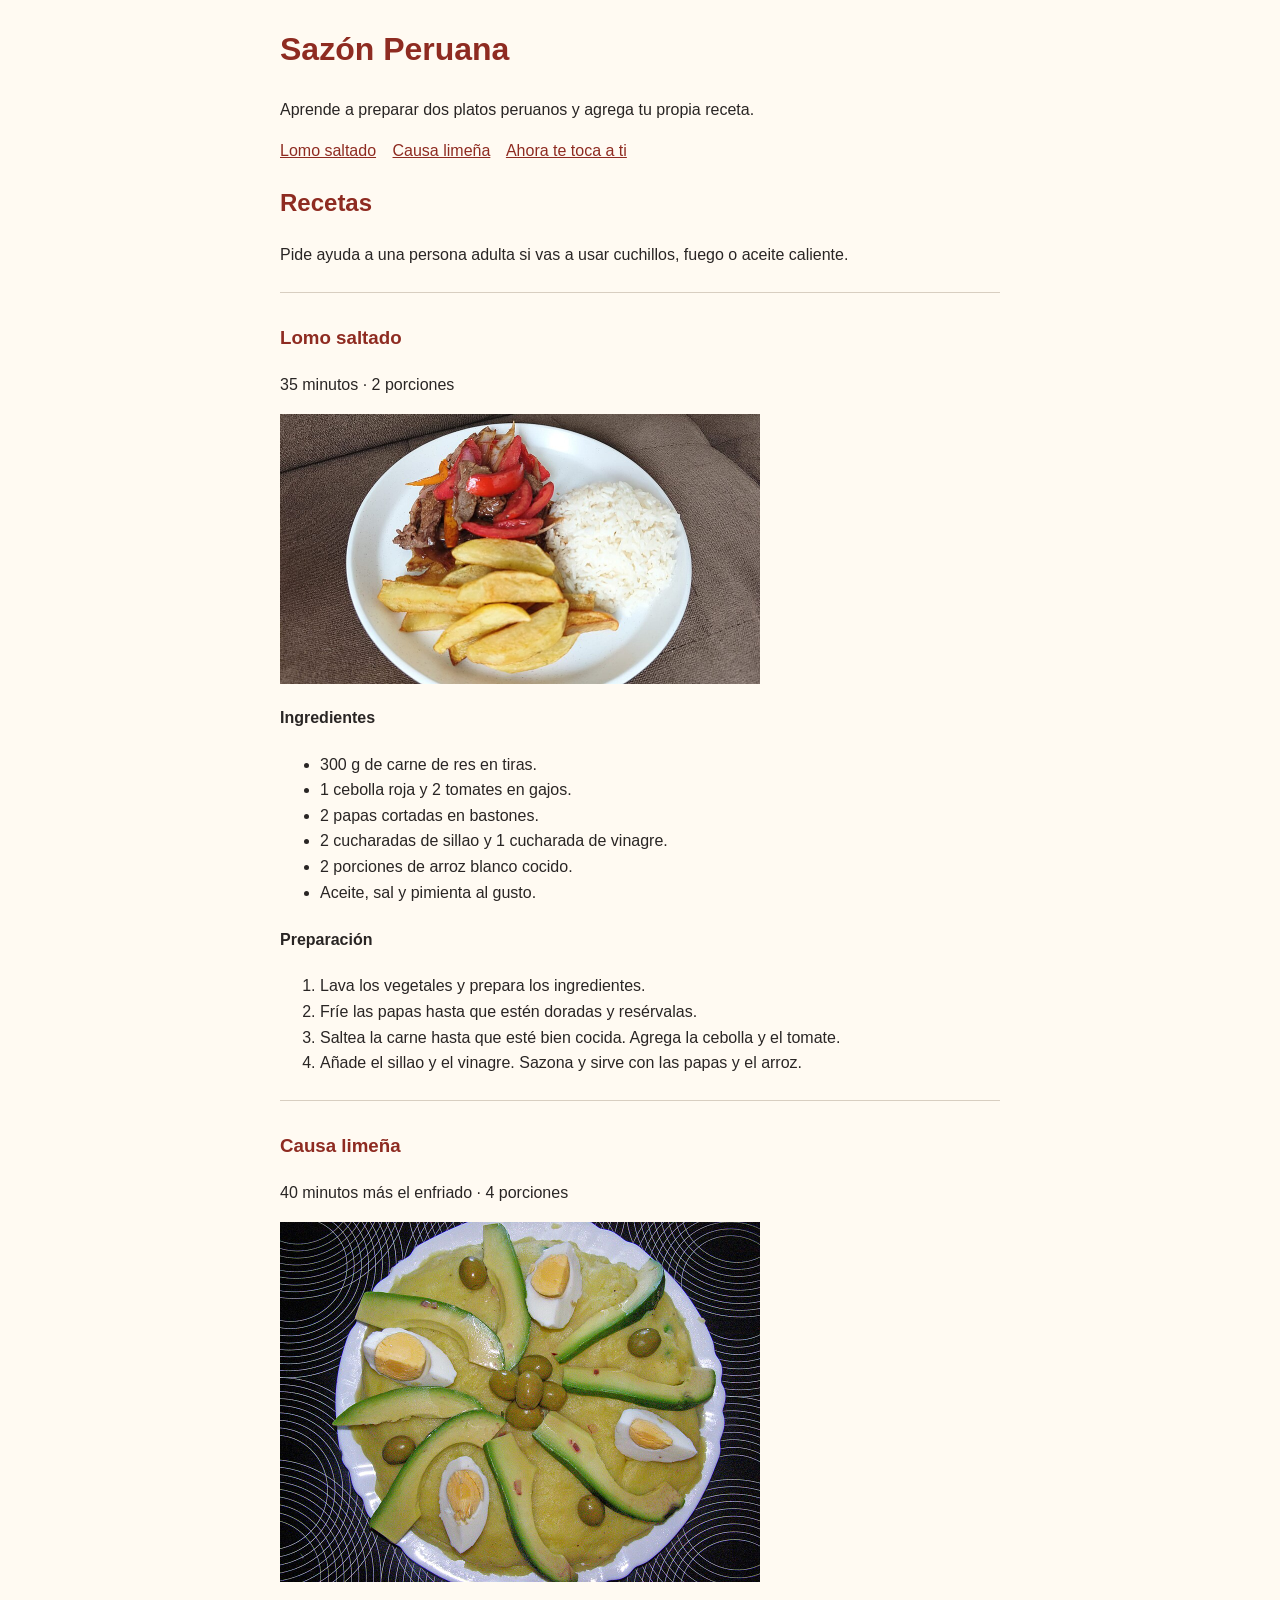
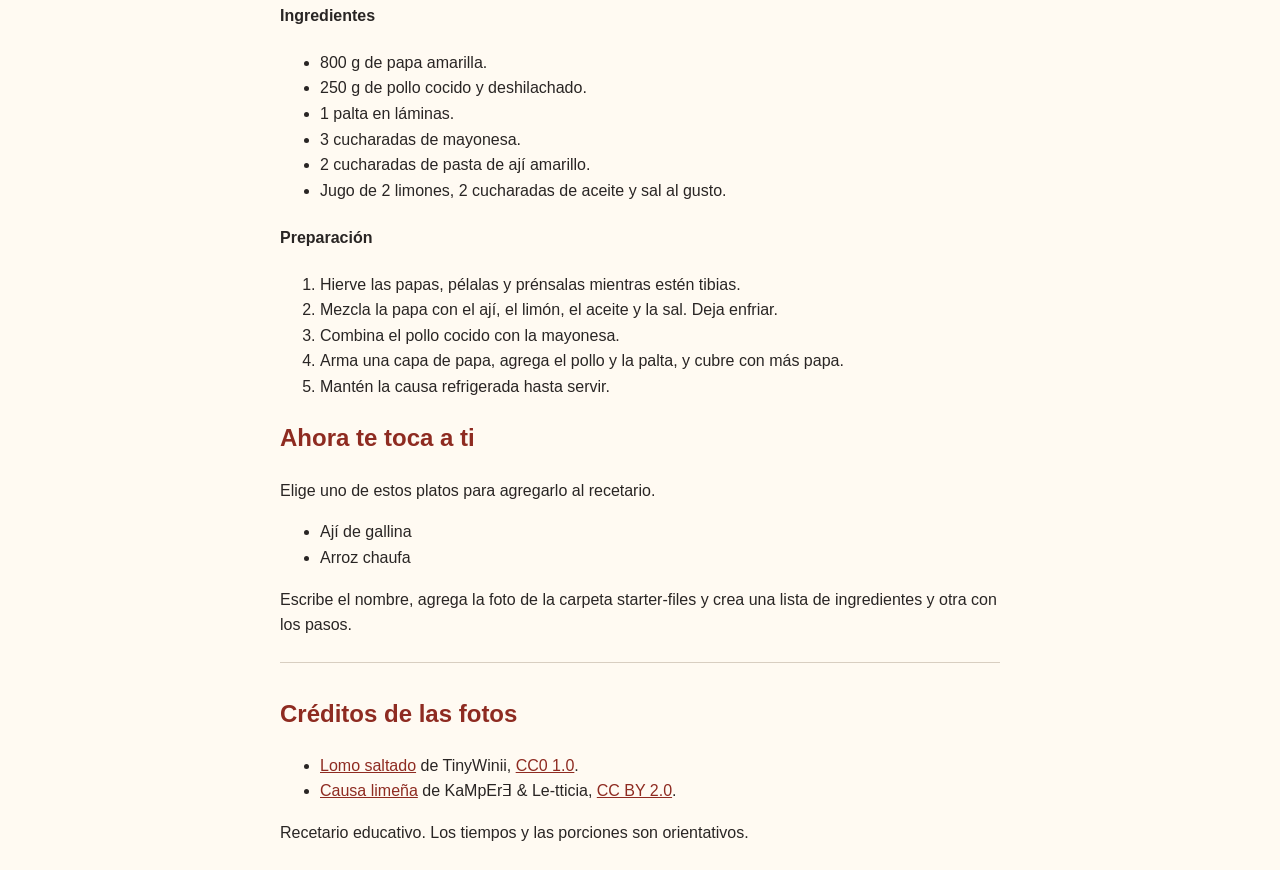
==== commit f2db004e: "refactor(course): simplify recipe example for beginners" ====
--- a/completed-examples/index.html
+++ b/completed-examples/index.html
@@ -3,325 +3,106 @@
 <head>
   <meta charset="UTF-8">
   <meta name="viewport" content="width=device-width, initial-scale=1">
-  <meta name="description" content="Recetario escolar de cocina peruana. Cuatro platos caseros explicados paso a paso.">
   <title>Sazón Peruana | Recetario escolar</title>
   <link rel="stylesheet" href="styles.css">
 </head>
 <body>
-  <a class="saltar-contenido" href="#contenido">Ir al contenido</a>
+  <header>
+    <h1>Sazón Peruana</h1>
+    <p>Aprende a preparar dos platos peruanos y agrega tu propia receta.</p>
 
-  <header class="encabezado">
-    <div class="contenedor barra-navegacion">
-      <a class="marca" href="#inicio">Sazón <span>Peruana</span></a>
-      <nav class="menu" aria-label="Navegación principal">
-        <a href="#inicio">Inicio</a>
-        <a href="#recetas">Recetas</a>
-        <a href="#preparacion">Preparación</a>
-      </nav>
-      <a class="boton boton-menu" href="#recetas">Explorar recetas</a>
-    </div>
+    <nav aria-label="Contenido del recetario">
+      <a href="#lomo-saltado">Lomo saltado</a>
+      <a href="#causa-limena">Causa limeña</a>
+      <a href="#tu-turno">Ahora te toca a ti</a>
+    </nav>
   </header>
 
-  <main id="contenido">
-    <!-- Portada del recetario -->
-    <section class="portada" id="inicio" aria-labelledby="titulo-portada">
-      <div class="contenedor contenido-portada">
-        <div>
-          <p class="etiqueta etiqueta-portada">Recetario peruano</p>
-          <h1 id="titulo-portada">¡Descubre el auténtico <span>sabor peruano!</span></h1>
-          <p class="eslogan">El sabor de nuestra tierra, en tus manos.</p>
-          <p class="bienvenida">¿Te gustaría preparar tus platos peruanos favoritos? Descubre cuatro recetas populares, conoce sus ingredientes y aprende a cocinarlas paso a paso. ¡No necesitas ser chef para empezar!</p>
-          <a class="boton" href="#recetas">Explorar recetas <span aria-hidden="true">→</span></a>
-        </div>
-        <figure class="mosaico-portada">
-          <div class="fotos-portada" aria-hidden="true">
-            <img src="assets/images/lomo-saltado.jpg"
-                 alt=""
-                 width="960" height="540">
-            <img src="assets/images/causa-limena.jpg"
-                 alt=""
-                 width="960" height="720">
-            <img src="assets/images/aji-de-gallina.jpg"
-                 alt=""
-                 width="960" height="720">
-            <img src="assets/images/arroz-chaufa.jpg"
-                 alt=""
-                 width="960" height="736">
-          </div>
-          <figcaption>Cuatro platos clásicos de la cocina peruana</figcaption>
-        </figure>
-      </div>
-    </section>
+  <main>
+    <h2>Recetas</h2>
+    <p>
+      Pide ayuda a una persona adulta si vas a usar cuchillos,
+      fuego o aceite caliente.
+    </p>
 
-    <!-- Tarjetas con enlaces a las preparaciones -->
-    <section class="seccion seccion-recetas" id="recetas" aria-labelledby="titulo-recetas">
-      <div class="contenedor">
-        <p class="etiqueta">Para elegir</p>
-        <h2 id="titulo-recetas">Nuestros platos favoritos</h2>
-        <p class="introduccion">Cuatro sabores que forman parte de nuestra cocina. Elige el que más te guste y descubre cómo prepararlo en casa.</p>
-        <div class="cuadricula-recetas">
-          <article class="tarjeta-receta">
-            <img src="assets/images/lomo-saltado.jpg"
-                 alt="Lomo saltado con arroz blanco y papas fritas."
-                 width="960" height="540" loading="lazy">
-            <div class="contenido-tarjeta">
-              <h3>Lomo saltado</h3>
-              <ul class="datos-receta" aria-label="Tiempo, dificultad y porciones">
-                <li>35 min</li>
-                <li>Media</li>
-                <li>2 porciones</li>
-              </ul>
-              <p>Carne, cebolla y tomate salteados, con arroz y papas fritas.</p>
-              <a class="enlace-receta" href="#lomo-saltado" aria-label="Ver preparación de Lomo saltado">Ver preparación <span aria-hidden="true">→</span></a>
-            </div>
-          </article>
-          <article class="tarjeta-receta">
-            <img src="assets/images/causa-limena.jpg"
-                 alt="Causa limeña decorada con palta, huevo y aceitunas."
-                 width="960" height="720" loading="lazy">
-            <div class="contenido-tarjeta">
-              <h3>Causa limeña</h3>
-              <ul class="datos-receta" aria-label="Tiempo, dificultad y porciones">
-                <li>40 min + enfriado</li>
-                <li>Fácil</li>
-                <li>4 porciones</li>
-              </ul>
-              <p>Capas de papa amarilla al limón, rellenas de pollo y palta.</p>
-              <a class="enlace-receta" href="#causa-limena" aria-label="Ver preparación de Causa limeña">Ver preparación <span aria-hidden="true">→</span></a>
-            </div>
-          </article>
-          <article class="tarjeta-receta">
-            <img src="assets/images/aji-de-gallina.jpg"
-                 alt="Ají de gallina con arroz y huevo cocido."
-                 width="960" height="720" loading="lazy">
-            <div class="contenido-tarjeta">
-              <h3>Ají de gallina</h3>
-              <ul class="datos-receta" aria-label="Tiempo, dificultad y porciones">
-                <li>50 min</li>
-                <li>Media</li>
-                <li>4 porciones</li>
-              </ul>
-              <p>Pollo deshilachado en salsa cremosa de ají amarillo, con arroz y papa.</p>
-              <a class="enlace-receta" href="#aji-de-gallina" aria-label="Ver preparación de Ají de gallina">Ver preparación <span aria-hidden="true">→</span></a>
-            </div>
-          </article>
-          <article class="tarjeta-receta">
-            <img src="assets/images/arroz-chaufa.jpg"
-                 alt="Arroz chaufa con cebolla china servido en un plato blanco."
-                 width="960" height="736" loading="lazy">
-            <div class="contenido-tarjeta">
-              <h3>Arroz chaufa</h3>
-              <ul class="datos-receta" aria-label="Tiempo, dificultad y porciones">
-                <li>25 min</li>
-                <li>Fácil</li>
-                <li>3 porciones</li>
-              </ul>
-              <p>Arroz salteado con pollo, huevo, cebolla china y sillao.</p>
-              <a class="enlace-receta" href="#arroz-chaufa" aria-label="Ver preparación de Arroz chaufa">Ver preparación <span aria-hidden="true">→</span></a>
-            </div>
-          </article>
-        </div>
-      </div>
-    </section>
+    <article id="lomo-saltado">
+      <h3>Lomo saltado</h3>
+      <p>35 minutos · 2 porciones</p>
+      <img src="../starter-files/lomo-saltado.jpg"
+           alt="Lomo saltado con arroz blanco y papas fritas">
 
-    <!-- Ingredientes y pasos de cada plato -->
-    <section class="seccion seccion-preparacion" id="preparacion" aria-labelledby="titulo-preparacion">
-      <div class="contenedor">
-        <p class="etiqueta">Paso a paso</p>
-        <h2 id="titulo-preparacion">¡Manos a la cocina!</h2>
-        <p class="introduccion">Revisa los ingredientes, sigue los pasos con calma y disfruta el proceso. Las cantidades y los tiempos son orientativos.</p>
-        <aside class="aviso-cocina" aria-labelledby="titulo-aviso">
-          <h3 id="titulo-aviso">Antes de empezar</h3>
-          <p>Si vas a usar fuego, cuchillos o aceite caliente, solicita la supervisión de una persona adulta. Lávate las manos, usa utensilios limpios, cocina bien el pollo y conserva refrigerados los ingredientes perecibles.</p>
-        </aside>
-        <article class="preparacion-receta" id="lomo-saltado" aria-labelledby="titulo-lomo-saltado">
-          <header class="cabecera-receta">
-            <p class="etiqueta">Receta 01</p>
-            <h3 id="titulo-lomo-saltado">Lomo saltado</h3>
-            <ul class="datos-receta" aria-label="Tiempo, dificultad y porciones">
-              <li>35 min</li>
-              <li>Media</li>
-              <li>2 porciones</li>
-            </ul>
-          </header>
-          <div class="detalle-receta">
-            <div class="ingredientes">
-              <h4>Ingredientes</h4>
-              <ul>
-                <li>300 g de carne de res para saltear, cortada en tiras.</li>
-                <li>1 cebolla roja mediana, cortada en gajos.</li>
-                <li>2 tomates medianos, cortados en gajos.</li>
-                <li>2 papas medianas, cortadas en bastones.</li>
-                <li>2 cucharadas de sillao (salsa de soya).</li>
-                <li>1 cucharada de vinagre tinto o blanco.</li>
-                <li>2 porciones de arroz blanco cocido.</li>
-                <li>Aceite vegetal, sal y pimienta al gusto.</li>
-                <li>Cilantro picado (opcional).</li>
-              </ul>
-            </div>
-            <div class="pasos">
-              <h4>Preparación paso a paso</h4>
-              <ol>
-                <li><strong>Prepara todo.</strong> Lava los vegetales. Corta la carne, la cebolla, los tomates y las papas por separado.</li>
-                <li><strong>Cocina las papas.</strong> Fríelas hasta que queden doradas. Retíralas y déjalas sobre papel absorbente. Una persona adulta debe supervisar el aceite caliente.</li>
-                <li><strong>Saltea la carne.</strong> Calienta una sartén amplia con un poco de aceite. Agrega la carne en pequeñas tandas y cocínala bien.</li>
-                <li><strong>Añade los vegetales.</strong> Incorpora la cebolla y el tomate. Saltea brevemente para que conserven su textura.</li>
-                <li><strong>Da sabor.</strong> Agrega el sillao, el vinagre y una pizca de pimienta. Mezcla y prueba antes de añadir más sal.</li>
-                <li><strong>Sirve.</strong> Acompaña el salteado con las papas y el arroz blanco. Añade cilantro si deseas.</li>
-              </ol>
-            </div>
-          </div>
-          <p class="consejo"><strong>Consejo de cocina.</strong> Ten todos los ingredientes listos antes de calentar la sartén. Este plato se cocina rápidamente.</p>
-          <a class="enlace-receta" href="#recetas">Volver a recetas <span aria-hidden="true">↑</span></a>
-        </article>
-        <article class="preparacion-receta" id="causa-limena" aria-labelledby="titulo-causa-limena">
-          <header class="cabecera-receta">
-            <p class="etiqueta">Receta 02</p>
-            <h3 id="titulo-causa-limena">Causa limeña</h3>
-            <ul class="datos-receta" aria-label="Tiempo, dificultad y porciones">
-              <li>40 min + enfriado</li>
-              <li>Fácil</li>
-              <li>4 porciones</li>
-            </ul>
-          </header>
-          <div class="detalle-receta">
-            <div class="ingredientes">
-              <h4>Ingredientes</h4>
-              <ul>
-                <li>800 g de papa amarilla.</li>
-                <li>250 g de pechuga de pollo cocida y deshilachada.</li>
-                <li>1 palta madura, cortada en láminas.</li>
-                <li>3 cucharadas de mayonesa comercial.</li>
-                <li>2 cucharadas de pasta de ají amarillo (ajustar al gusto).</li>
-                <li>Jugo de 2 limones pequeños, aproximadamente.</li>
-                <li>2 cucharadas de aceite vegetal.</li>
-                <li>Sal al gusto.</li>
-                <li>1 huevo duro para decorar (opcional).</li>
-              </ul>
-            </div>
-            <div class="pasos">
-              <h4>Preparación paso a paso</h4>
-              <ol>
-                <li><strong>Cocina las papas.</strong> Hiérvelas hasta que estén suaves. Pélalas con cuidado y prénsalas mientras aún están tibias.</li>
-                <li><strong>Sazona la masa.</strong> Añade el ají amarillo, el jugo de limón, el aceite y la sal. Mezcla hasta obtener una masa uniforme. Deja enfriar.</li>
-                <li><strong>Prepara el relleno.</strong> Combina el pollo bien cocido y deshilachado con la mayonesa.</li>
-                <li><strong>Arma la primera capa.</strong> Coloca una porción de papa en un molde limpio y presiona suavemente.</li>
-                <li><strong>Agrega el relleno.</strong> Pon el pollo y las láminas de palta. Cubre con otra capa de papa.</li>
-                <li><strong>Decora y sirve.</strong> Retira el molde con cuidado y decora con huevo duro, si deseas. Mantén refrigerado hasta servir.</li>
-              </ol>
-            </div>
-          </div>
-          <p class="consejo"><strong>Consejo de cocina.</strong> Utiliza un molde pequeño o un recipiente para que las capas se mantengan ordenadas. Conserva el relleno refrigerado.</p>
-          <a class="enlace-receta" href="#recetas">Volver a recetas <span aria-hidden="true">↑</span></a>
-        </article>
-        <article class="preparacion-receta" id="aji-de-gallina" aria-labelledby="titulo-aji-de-gallina">
-          <header class="cabecera-receta">
-            <p class="etiqueta">Receta 03</p>
-            <h3 id="titulo-aji-de-gallina">Ají de gallina</h3>
-            <ul class="datos-receta" aria-label="Tiempo, dificultad y porciones">
-              <li>50 min</li>
-              <li>Media</li>
-              <li>4 porciones</li>
-            </ul>
-          </header>
-          <div class="detalle-receta">
-            <div class="ingredientes">
-              <h4>Ingredientes</h4>
-              <ul>
-                <li>500 g de pechuga de pollo.</li>
-                <li>1 cebolla roja mediana, picada finamente.</li>
-                <li>3 cucharadas de pasta de ají amarillo.</li>
-                <li>3 rebanadas de pan de molde sin corteza.</li>
-                <li>1 taza de leche evaporada.</li>
-                <li>1 taza de caldo de cocción del pollo, aproximadamente.</li>
-                <li>2 cucharadas de aceite vegetal.</li>
-                <li>4 porciones de arroz blanco cocido.</li>
-                <li>2 papas cocidas, en rodajas.</li>
-                <li>2 huevos duros, cortados por la mitad (opcional).</li>
-                <li>Sal y pimienta al gusto.</li>
-              </ul>
-            </div>
-            <div class="pasos">
-              <h4>Preparación paso a paso</h4>
-              <ol>
-                <li><strong>Cocina el pollo.</strong> Hiérvelo en agua hasta que esté completamente cocido. Reserva parte del caldo y deshilacha la carne.</li>
-                <li><strong>Remoja el pan.</strong> Colócalo en un recipiente con la leche evaporada y tritúralo hasta formar una mezcla suave.</li>
-                <li><strong>Haz el aderezo.</strong> Sofríe la cebolla en una olla con aceite. Añade la pasta de ají amarillo y cocina unos minutos, removiendo.</li>
-                <li><strong>Incorpora la crema.</strong> Añade el pan remojado y un poco de caldo, mezclando hasta obtener una salsa homogénea.</li>
-                <li><strong>Agrega el pollo.</strong> Incorpora el pollo deshilachado y cocina a fuego bajo hasta que la salsa espese. Ajusta la textura con más caldo si es necesario y sazona.</li>
-                <li><strong>Sirve.</strong> Coloca una base de papa cocida, añade el ají de gallina y acompaña con arroz blanco. Decora con huevo duro si deseas.</li>
-              </ol>
-            </div>
-          </div>
-          <p class="consejo"><strong>Consejo de cocina.</strong> Remueve la salsa con frecuencia para evitar que se pegue al fondo de la olla.</p>
-          <a class="enlace-receta" href="#recetas">Volver a recetas <span aria-hidden="true">↑</span></a>
-        </article>
-        <article class="preparacion-receta" id="arroz-chaufa" aria-labelledby="titulo-arroz-chaufa">
-          <header class="cabecera-receta">
-            <p class="etiqueta">Receta 04</p>
-            <h3 id="titulo-arroz-chaufa">Arroz chaufa</h3>
-            <ul class="datos-receta" aria-label="Tiempo, dificultad y porciones">
-              <li>25 min</li>
-              <li>Fácil</li>
-              <li>3 porciones</li>
-            </ul>
-          </header>
-          <div class="detalle-receta">
-            <div class="ingredientes">
-              <h4>Ingredientes</h4>
-              <ul>
-                <li>3 tazas de arroz blanco cocido, refrigerado y frío.</li>
-                <li>250 g de pollo cortado en cubos pequeños.</li>
-                <li>2 huevos.</li>
-                <li>3 tallos de cebolla china, picados.</li>
-                <li>3 cucharadas de sillao (salsa de soya).</li>
-                <li>2 cucharadas de aceite vegetal.</li>
-                <li>1 cucharadita de aceite de ajonjolí (opcional).</li>
-                <li>Pimienta al gusto.</li>
-              </ul>
-            </div>
-            <div class="pasos">
-              <h4>Preparación paso a paso</h4>
-              <ol>
-                <li><strong>Organiza los ingredientes.</strong> Ten el arroz frío, el pollo cortado, los huevos y la cebolla china listos para usar.</li>
-                <li><strong>Cocina el pollo.</strong> Calienta un poco de aceite en una sartén y cocina los cubos de pollo por completo. Resérvalos.</li>
-                <li><strong>Prepara el huevo.</strong> Bate los huevos, cocínalos como tortilla fina o revueltos y córtalos en trozos.</li>
-                <li><strong>Saltea el arroz.</strong> Coloca el arroz frío en la sartén caliente y remueve para separar los granos.</li>
-                <li><strong>Mezcla.</strong> Añade el pollo, el huevo y el sillao. Remueve hasta que todo esté uniformemente caliente.</li>
-                <li><strong>Termina el plato.</strong> Incorpora la cebolla china y, si deseas, unas gotas de aceite de ajonjolí. Sirve inmediatamente.</li>
-              </ol>
-            </div>
-          </div>
-          <p class="consejo"><strong>Consejo de cocina.</strong> El arroz debe haberse refrigerado pronto después de cocinarlo y conservarse frío hasta su uso. No utilices arroz que haya quedado durante horas a temperatura ambiente.</p>
-          <a class="enlace-receta" href="#recetas">Volver a recetas <span aria-hidden="true">↑</span></a>
-        </article>
-      </div>
+      <h4>Ingredientes</h4>
+      <ul>
+        <li>300 g de carne de res en tiras.</li>
+        <li>1 cebolla roja y 2 tomates en gajos.</li>
+        <li>2 papas cortadas en bastones.</li>
+        <li>2 cucharadas de sillao y 1 cucharada de vinagre.</li>
+        <li>2 porciones de arroz blanco cocido.</li>
+        <li>Aceite, sal y pimienta al gusto.</li>
+      </ul>
+
+      <h4>Preparación</h4>
+      <ol>
+        <li>Lava los vegetales y prepara los ingredientes.</li>
+        <li>Fríe las papas hasta que estén doradas y resérvalas.</li>
+        <li>Saltea la carne hasta que esté bien cocida. Agrega la cebolla y el tomate.</li>
+        <li>Añade el sillao y el vinagre. Sazona y sirve con las papas y el arroz.</li>
+      </ol>
+    </article>
+
+    <article id="causa-limena">
+      <h3>Causa limeña</h3>
+      <p>40 minutos más el enfriado · 4 porciones</p>
+      <img src="../starter-files/causa-limena.jpg"
+           alt="Causa limeña decorada con palta, huevo y aceitunas">
+
+      <h4>Ingredientes</h4>
+      <ul>
+        <li>800 g de papa amarilla.</li>
+        <li>250 g de pollo cocido y deshilachado.</li>
+        <li>1 palta en láminas.</li>
+        <li>3 cucharadas de mayonesa.</li>
+        <li>2 cucharadas de pasta de ají amarillo.</li>
+        <li>Jugo de 2 limones, 2 cucharadas de aceite y sal al gusto.</li>
+      </ul>
+
+      <h4>Preparación</h4>
+      <ol>
+        <li>Hierve las papas, pélalas y prénsalas mientras estén tibias.</li>
+        <li>Mezcla la papa con el ají, el limón, el aceite y la sal. Deja enfriar.</li>
+        <li>Combina el pollo cocido con la mayonesa.</li>
+        <li>Arma una capa de papa, agrega el pollo y la palta, y cubre con más papa.</li>
+        <li>Mantén la causa refrigerada hasta servir.</li>
+      </ol>
+    </article>
+
+    <section id="tu-turno">
+      <h2>Ahora te toca a ti</h2>
+      <p>Elige uno de estos platos para agregarlo al recetario.</p>
+      <ul>
+        <li>Ají de gallina</li>
+        <li>Arroz chaufa</li>
+      </ul>
+      <p>
+        Escribe el nombre, agrega la foto de la carpeta starter-files
+        y crea una lista de ingredientes y otra con los pasos.
+      </p>
     </section>
   </main>
 
-  <footer class="pie-pagina" id="contacto">
-    <div class="contenedor contenido-pie">
-      <div>
-        <a class="marca" href="#inicio">Sazón <span>Peruana</span></a>
-        <p class="eslogan">El sabor de nuestra tierra, en tus manos.</p>
-        <p>Proyecto escolar. Las recetas son versiones caseras orientativas que pueden variar entre familias y regiones.</p>
-        <nav class="menu menu-pie" aria-label="Navegación al pie de página">
-          <a href="#inicio">Inicio</a>
-          <a href="#recetas">Recetas</a>
-          <a href="#preparacion">Preparación</a>
-        </nav>
-      </div>
-      <div id="creditos" class="creditos">
-        <h2>Créditos de fotografías</h2>
-          <ul>
-            <li><a href="https://commons.wikimedia.org/wiki/File:Lomo_saltado_2026.jpg">Lomo saltado</a> de TinyWinii, <a href="https://creativecommons.org/publicdomain/zero/1.0/">CC0 1.0</a>.</li>
-            <li><a href="https://commons.wikimedia.org/wiki/File:Causa_rellena_de_pollo.jpg">Causa limeña</a> de KaMpErƎ &amp; Le-tticia, <a href="https://creativecommons.org/licenses/by/2.0/">CC BY 2.0</a>.</li>
-            <li><a href="https://commons.wikimedia.org/wiki/File:Aji_de_Gallina.jpg">Ají de gallina</a> de ajax15, <a href="https://creativecommons.org/licenses/by/2.0/">CC BY 2.0</a>.</li>
-            <li><a href="https://commons.wikimedia.org/wiki/File:Arroz_chaufa_simple.JPG">Arroz chaufa</a> de Dtarazona, dominio público.</li>
-          </ul>
-        <p>Fotografías de Wikimedia Commons en tamaño reducido y con recorte visual para el diseño.</p>
-      </div>
-    </div>
+  <footer>
+    <h2>Créditos de las fotos</h2>
+    <ul>
+      <li>
+        <a href="https://commons.wikimedia.org/wiki/File:Lomo_saltado_2026.jpg">Lomo saltado</a>
+        de TinyWinii, <a href="https://creativecommons.org/publicdomain/zero/1.0/">CC0 1.0</a>.
+      </li>
+      <li>
+        <a href="https://commons.wikimedia.org/wiki/File:Causa_rellena_de_pollo.jpg">Causa limeña</a>
+        de KaMpErƎ &amp; Le-tticia, <a href="https://creativecommons.org/licenses/by/2.0/">CC BY 2.0</a>.
+      </li>
+    </ul>
+    <p>Recetario educativo. Los tiempos y las porciones son orientativos.</p>
   </footer>
 </body>
 </html>
--- a/completed-examples/styles.css
+++ b/completed-examples/styles.css
@@ -1,477 +1,38 @@
-/* 1. Colores y estilos generales */
-:root {
-  --crema: #fff8ed;
-  --papel: #fffdf8;
-  --tinta: #33231d;
-  --texto-secundario: #695249;
-  --rojo-aji: #a42d20;
-  --rojo-oscuro: #822117;
-  --maiz: #ffdc89;
-  --verde: #37512e;
-  --borde: #ebd9c8;
-}
-
-* {
-  box-sizing: border-box;
-}
-
-html {
-  scroll-behavior: smooth;
-}
-
+/* Colores, tipo de letra y ancho de la página */
 body {
-  margin: 0;
-  background: var(--papel);
-  color: var(--tinta);
-  font-family: system-ui, sans-serif;
+  max-width: 720px;
+  margin: 24px auto;
+  padding: 0 20px;
+  background-color: #fffaf2;
+  color: #292524;
+  font-family: Arial, sans-serif;
   line-height: 1.6;
 }
 
 h1,
 h2,
-h3 {
-  margin: 0;
-  font-family: Georgia, serif;
-  line-height: 1.12;
+h3,
+a {
+  color: #8e2b21;
 }
 
-h2 {
-  font-size: clamp(2rem, 4vw, 3.1rem);
+/* Espacio entre los enlaces */
+nav a {
+  margin-right: 12px;
 }
 
+/* Las fotos se ajustan al ancho de la pantalla */
 img {
   display: block;
   width: 100%;
+  max-width: 480px;
+  height: auto;
 }
 
-a {
-  color: inherit;
+/* Una línea separa cada receta y el pie de página */
+article,
+footer {
+  margin-top: 24px;
+  padding-top: 12px;
+  border-top: 1px solid #d8cec1;
 }
-
-a:focus-visible {
-  outline: 3px solid #906206;
-  outline-offset: 4px;
-}
-
-[id] {
-  scroll-margin-top: 6rem;
-}
-
-.contenedor {
-  width: min(100% - 2.5rem, 74rem);
-  margin-inline: auto;
-}
-
-.saltar-contenido {
-  position: fixed;
-  z-index: 3;
-  top: 0.5rem;
-  left: 0.5rem;
-  padding: 0.65rem 1rem;
-  background: var(--papel);
-  transform: translateY(-200%);
-}
-
-.saltar-contenido:focus {
-  transform: translateY(0);
-}
-
-.etiqueta {
-  margin: 0 0 0.75rem;
-  color: var(--rojo-aji);
-  font-size: 0.875rem;
-  font-weight: 750;
-  letter-spacing: 0.12em;
-  text-transform: uppercase;
-}
-
-.boton {
-  display: inline-flex;
-  align-items: center;
-  justify-content: center;
-  gap: 0.7rem;
-  padding: 0.7rem 1.15rem;
-  border-radius: 0.55rem;
-  background: var(--rojo-aji);
-  color: white;
-  font-weight: 700;
-  text-decoration: none;
-  transition: background-color 180ms ease;
-}
-
-.boton:hover {
-  background: var(--rojo-oscuro);
-}
-
-/* 2. Menú principal */
-.encabezado {
-  position: sticky;
-  z-index: 2;
-  top: 0;
-  border-bottom: 1px solid var(--borde);
-  background: var(--papel);
-}
-
-.barra-navegacion {
-  display: flex;
-  min-height: 4.5rem;
-  align-items: center;
-  justify-content: space-between;
-  gap: 1rem;
-}
-
-.marca {
-  font-family: Georgia, serif;
-  font-size: 1.55rem;
-  font-weight: 700;
-  text-decoration: none;
-}
-
-.marca span {
-  color: var(--rojo-aji);
-}
-
-.menu {
-  display: flex;
-  flex-wrap: wrap;
-  gap: 0.5rem 1.35rem;
-}
-
-.menu a {
-  font-weight: 650;
-  text-decoration: none;
-}
-
-.menu a:hover {
-  text-decoration: underline;
-  text-underline-offset: 0.2em;
-}
-
-/* 3. Portada */
-.portada {
-  padding-block: clamp(2.5rem, 6vw, 5rem);
-  background: var(--crema);
-}
-
-.contenido-portada {
-  display: grid;
-  grid-template-columns: 1fr 1fr;
-  align-items: center;
-  gap: clamp(2rem, 5vw, 4rem);
-}
-
-.etiqueta-portada {
-  display: inline-block;
-  padding: 0.35rem 0.65rem;
-  border-radius: 0.25rem;
-  background: var(--maiz);
-  color: var(--tinta);
-}
-
-.portada h1 {
-  font-size: clamp(2.5rem, 5.35vw, 4.15rem);
-  letter-spacing: -0.045em;
-}
-
-.portada h1 span {
-  display: block;
-  color: var(--rojo-aji);
-}
-
-.eslogan {
-  margin-block: 1rem 0.6rem;
-  color: var(--verde);
-  font-weight: 750;
-}
-
-.bienvenida,
-.introduccion {
-  max-width: 42rem;
-  color: var(--texto-secundario);
-}
-
-.bienvenida {
-  margin: 0 0 1.3rem;
-}
-
-.mosaico-portada {
-  margin: 0;
-  padding: 0.7rem;
-  border: 1px solid var(--borde);
-  border-radius: 1.2rem;
-  background: var(--papel);
-  box-shadow: 0 0.8rem 2.25rem #6c3d181a;
-}
-
-.fotos-portada {
-  display: grid;
-  grid-template-columns: repeat(2, minmax(0, 1fr));
-  gap: 0.45rem;
-  overflow: hidden;
-  border-radius: 0.7rem;
-}
-
-.fotos-portada img {
-  height: auto;
-  aspect-ratio: 4 / 3;
-  object-fit: cover;
-}
-
-.mosaico-portada figcaption {
-  padding: 0.6rem 0.25rem 0.1rem;
-  color: var(--texto-secundario);
-  text-align: center;
-}
-
-/* 4. Tarjetas de recetas */
-.seccion {
-  padding-block: clamp(2.8rem, 6vw, 4.5rem);
-}
-
-.introduccion {
-  margin-block: 0.75rem 1.75rem;
-}
-
-.cuadricula-recetas {
-  display: grid;
-  grid-template-columns: repeat(4, minmax(0, 1fr));
-  gap: 1.15rem;
-}
-
-.tarjeta-receta {
-  display: flex;
-  flex-direction: column;
-  overflow: hidden;
-  border: 1px solid var(--borde);
-  border-radius: 0.9rem;
-  background: white;
-  box-shadow: 0 0.25rem 1rem #6c3d180b;
-  transition: box-shadow 180ms ease;
-}
-
-.tarjeta-receta:hover,
-.tarjeta-receta:focus-within {
-  box-shadow: 0 0.55rem 1.5rem #6c3d1822;
-}
-
-.tarjeta-receta img {
-  height: auto;
-  aspect-ratio: 16 / 11;
-  object-fit: cover;
-}
-
-.contenido-tarjeta {
-  display: flex;
-  flex: 1;
-  flex-direction: column;
-  align-items: flex-start;
-  padding: 1.1rem;
-}
-
-.contenido-tarjeta h3 {
-  font-size: 1.6rem;
-}
-
-.contenido-tarjeta p {
-  margin: 0.8rem 0 1.15rem;
-  color: var(--texto-secundario);
-}
-
-.datos-receta {
-  display: flex;
-  flex-wrap: wrap;
-  gap: 0.35rem;
-  margin: 0.75rem 0 0;
-  padding: 0;
-  list-style: none;
-}
-
-.datos-receta li {
-  padding: 0.15rem 0.5rem;
-  border-radius: 0.3rem;
-  background: #f5ecdd;
-  color: var(--tinta);
-  font-size: 0.875rem;
-  font-weight: 650;
-}
-
-.enlace-receta {
-  color: var(--rojo-aji);
-  font-weight: 750;
-  text-underline-offset: 0.2em;
-}
-
-.enlace-receta:hover {
-  color: var(--rojo-oscuro);
-}
-
-.contenido-tarjeta .enlace-receta {
-  margin-top: auto;
-}
-
-/* 5. Ingredientes y preparación */
-.seccion-preparacion {
-  border-top: 1px solid var(--borde);
-  background: var(--crema);
-}
-
-.aviso-cocina {
-  padding: 1rem 1.2rem;
-  border-left: 4px solid #997118;
-  border-radius: 0.4rem;
-  background: #ffedc3;
-}
-
-.aviso-cocina p {
-  margin: 0.45rem 0 0;
-}
-
-.preparacion-receta {
-  margin-top: 1.4rem;
-  padding: clamp(1.2rem, 4vw, 2.5rem);
-  border: 1px solid var(--borde);
-  border-radius: 0.9rem;
-  background: var(--papel);
-}
-
-.preparacion-receta:target {
-  border-color: var(--rojo-aji);
-  box-shadow: 0 0 0 2px #a42d2026;
-}
-
-.cabecera-receta {
-  padding-bottom: 1rem;
-  border-bottom: 1px solid var(--borde);
-}
-
-.cabecera-receta h3 {
-  font-size: clamp(1.85rem, 3.2vw, 2.65rem);
-}
-
-.detalle-receta {
-  display: grid;
-  grid-template-columns: minmax(0, 2fr) minmax(0, 3fr);
-  gap: 1.75rem;
-  margin-top: 1.3rem;
-}
-
-.detalle-receta h4 {
-  margin: 0;
-  font-size: 1.12rem;
-}
-
-.detalle-receta ul,
-.detalle-receta ol {
-  margin: 0.65rem 0 0;
-  padding-left: 1.3rem;
-}
-
-.detalle-receta li {
-  margin-bottom: 0.45rem;
-}
-
-.detalle-receta li::marker {
-  color: var(--rojo-aji);
-  font-weight: 750;
-}
-
-.consejo {
-  margin: 1.2rem 0 0.9rem;
-  padding: 0.8rem 1rem;
-  border-radius: 0.45rem;
-  background: #eaf1e4;
-  color: var(--verde);
-}
-
-/* 6. Pie de página y créditos */
-.pie-pagina {
-  padding-block: 2.5rem;
-  background: #33231d;
-  color: #fff3e4;
-}
-
-.contenido-pie {
-  display: grid;
-  grid-template-columns: 1fr 1fr;
-  gap: 2.5rem;
-}
-
-.pie-pagina .marca span,
-.pie-pagina .eslogan,
-.creditos a {
-  color: var(--maiz);
-}
-
-.pie-pagina a:focus-visible {
-  outline-color: var(--maiz);
-}
-
-.creditos h2 {
-  font-size: 1.45rem;
-}
-
-.creditos ul {
-  padding-left: 1.25rem;
-}
-
-.creditos li {
-  margin-bottom: 0.35rem;
-}
-
-/* 7. Adaptación a pantallas pequeñas */
-@media (max-width: 62rem) {
-  .cuadricula-recetas {
-    grid-template-columns: repeat(2, minmax(0, 1fr));
-  }
-}
-
-@media (max-width: 44rem) {
-  .encabezado {
-    position: static;
-  }
-
-  .barra-navegacion {
-    flex-wrap: wrap;
-    padding-block: 0.7rem;
-  }
-
-  .menu {
-    width: 100%;
-  }
-
-  .boton-menu {
-    display: none;
-  }
-
-  [id] {
-    scroll-margin-top: 1rem;
-  }
-
-  .contenido-portada,
-  .detalle-receta,
-  .contenido-pie {
-    grid-template-columns: 1fr;
-  }
-
-  .contenido-pie {
-    gap: 1.5rem;
-  }
-}
-
-@media (max-width: 32rem) {
-  .cuadricula-recetas {
-    grid-template-columns: 1fr;
-  }
-}
-
-/* 8. Preferencia de movimiento reducido */
-@media (prefers-reduced-motion: reduce) {
-  html {
-    scroll-behavior: auto;
-  }
-
-  .boton,
-  .tarjeta-receta {
-    transition: none;
-  }
-}
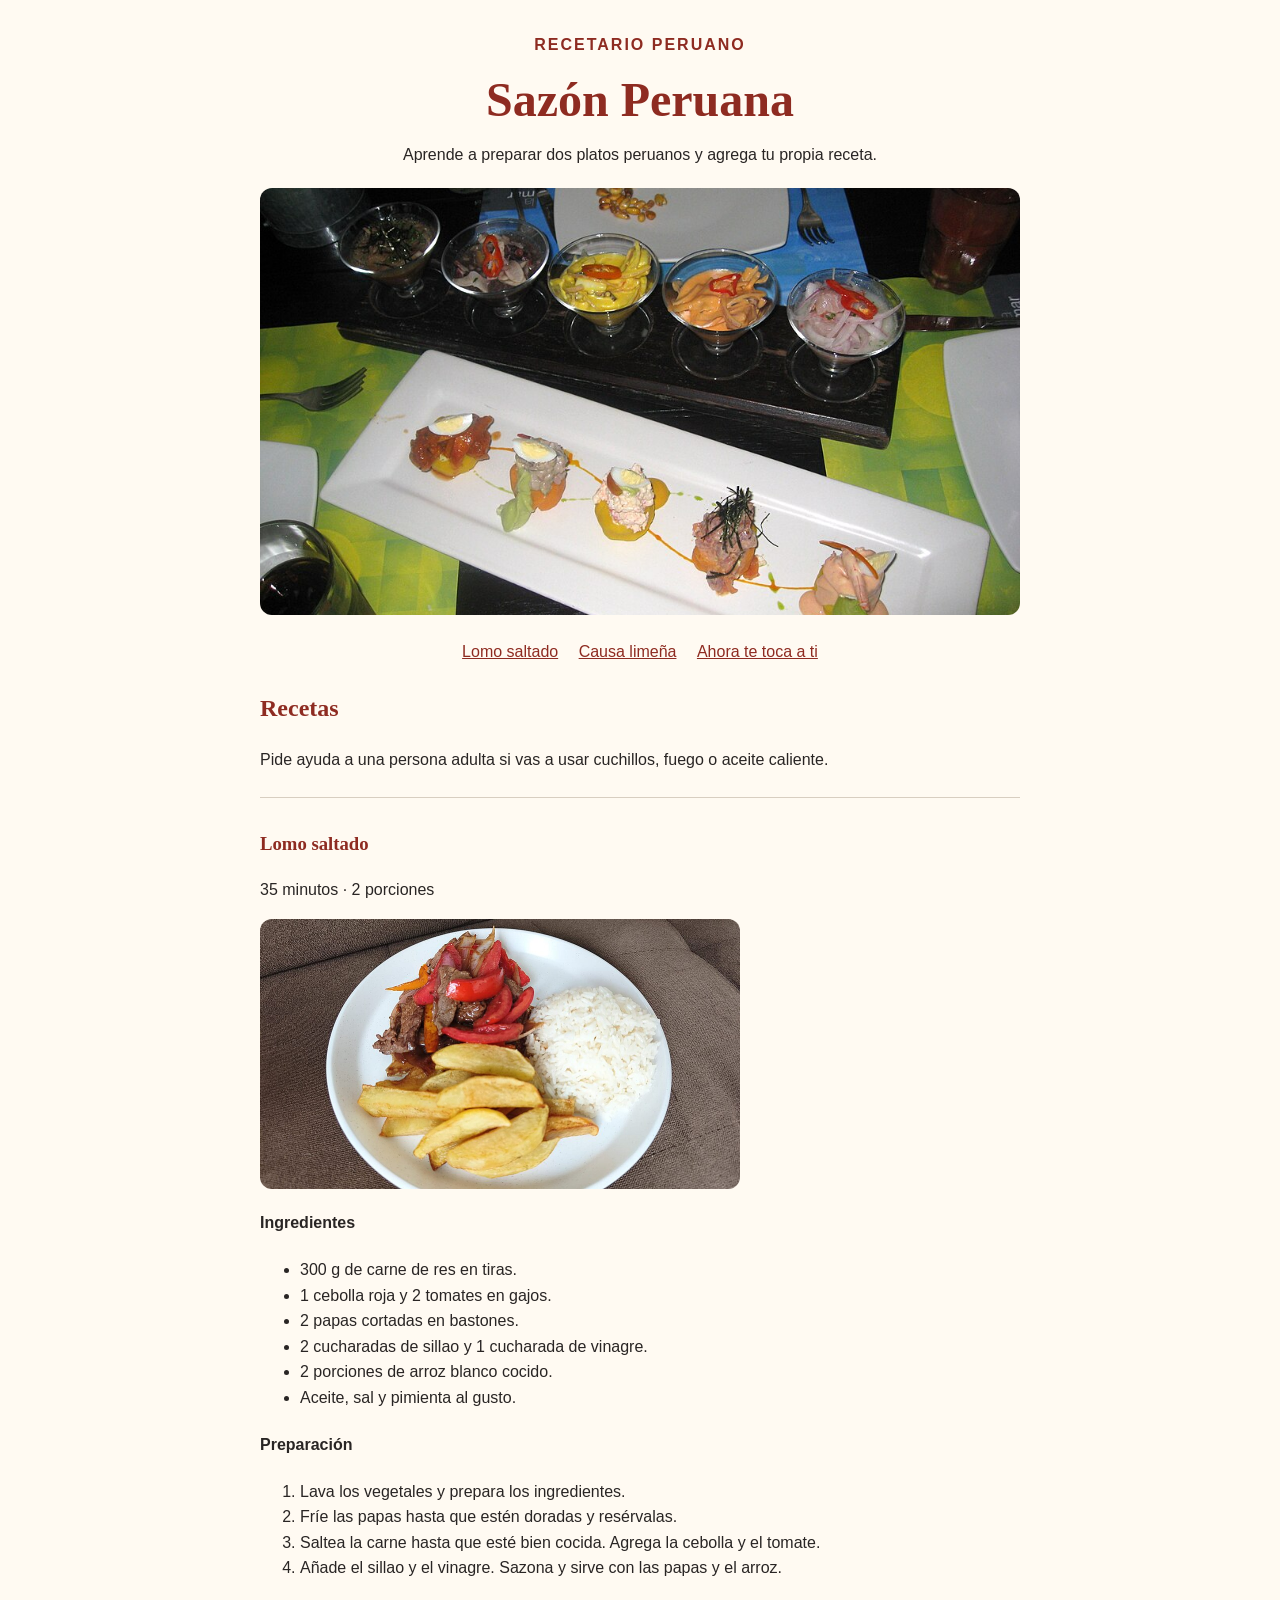
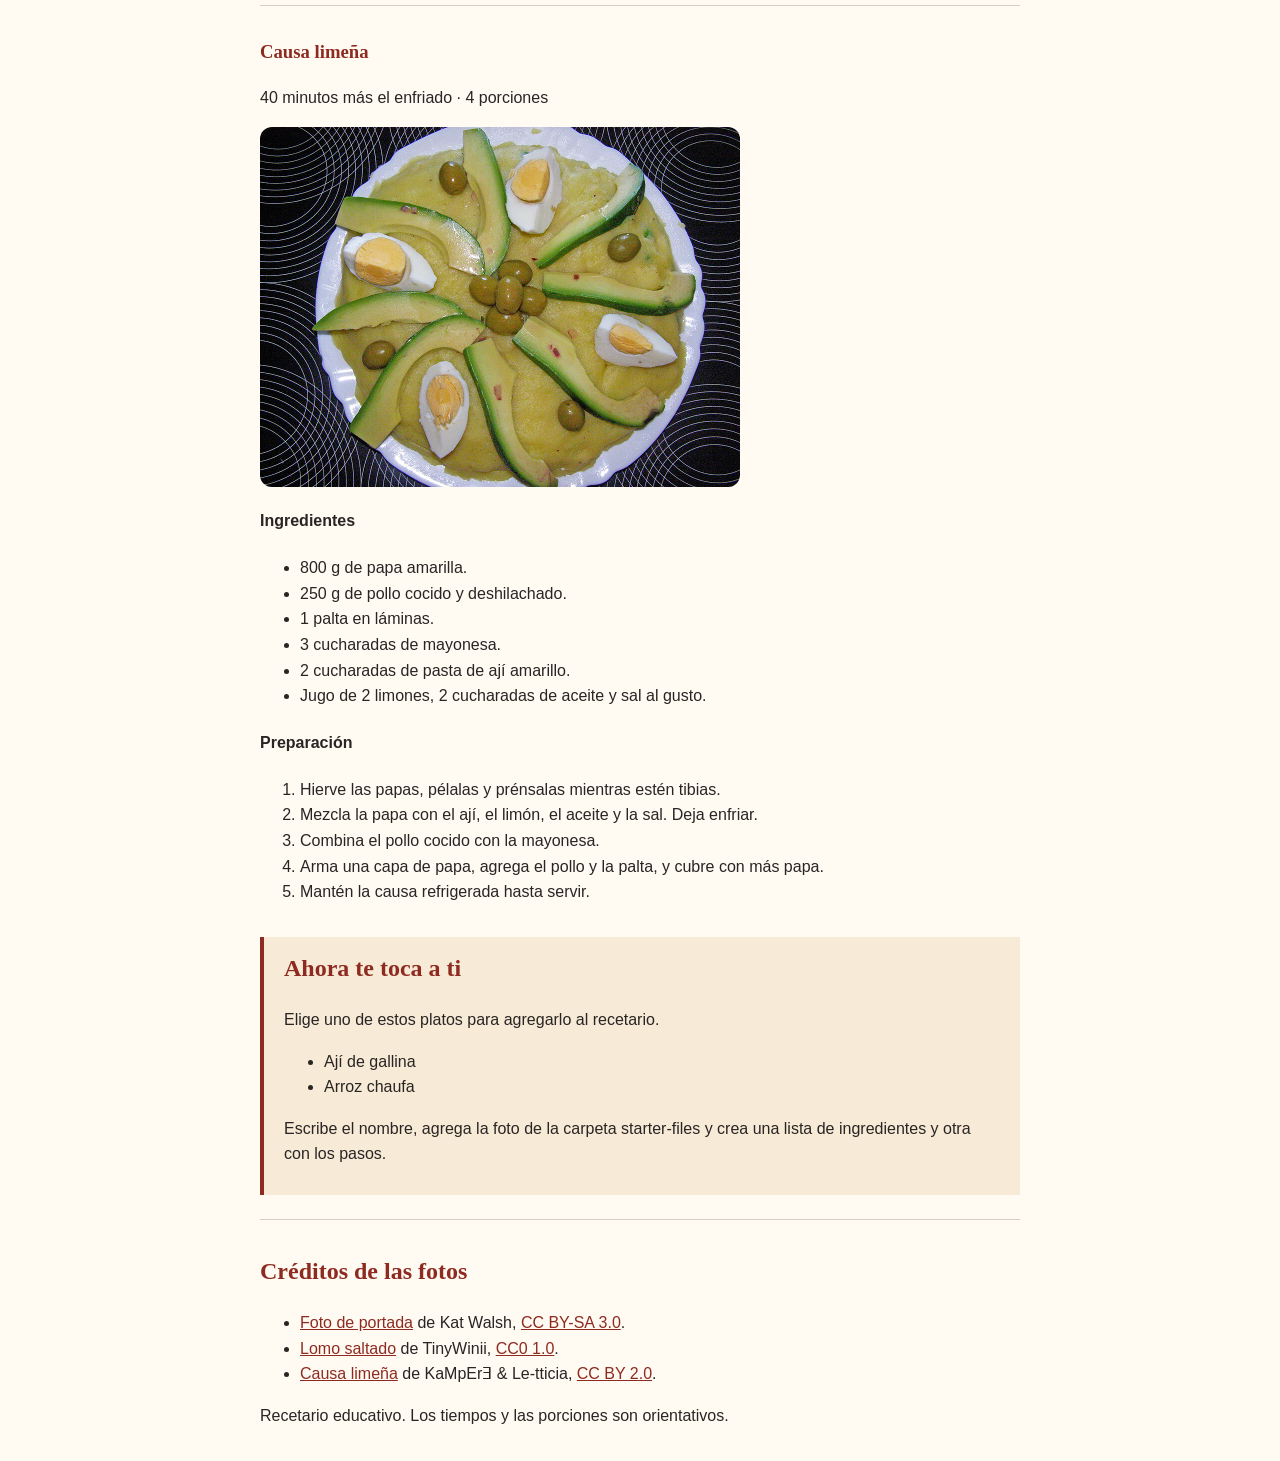
==== commit 794a5995: "feat(course): add recipe cover and refine visual style" ====
--- a/completed-examples/index.html
+++ b/completed-examples/index.html
@@ -8,8 +8,11 @@
 </head>
 <body>
   <header>
+    <p class="etiqueta">Recetario peruano</p>
     <h1>Sazón Peruana</h1>
     <p>Aprende a preparar dos platos peruanos y agrega tu propia receta.</p>
+    <img src="../starter-files/portada.jpg"
+         alt="Mesa con una selección de ceviches y causas limeñas">
 
     <nav aria-label="Contenido del recetario">
       <a href="#lomo-saltado">Lomo saltado</a>
@@ -94,6 +97,10 @@
     <h2>Créditos de las fotos</h2>
     <ul>
       <li>
+        <a href="https://commons.wikimedia.org/wiki/File:La_Mar_ceviche_and_causas.jpg">Foto de portada</a>
+        de Kat Walsh, <a href="https://creativecommons.org/licenses/by-sa/3.0/">CC BY-SA 3.0</a>.
+      </li>
+      <li>
         <a href="https://commons.wikimedia.org/wiki/File:Lomo_saltado_2026.jpg">Lomo saltado</a>
         de TinyWinii, <a href="https://creativecommons.org/publicdomain/zero/1.0/">CC0 1.0</a>.
       </li>
--- a/completed-examples/styles.css
+++ b/completed-examples/styles.css
@@ -1,7 +1,7 @@
-/* Colores, tipo de letra y ancho de la página */
+/* Colores, letra y ancho de la página */
 body {
-  max-width: 720px;
-  margin: 24px auto;
+  max-width: 760px;
+  margin: 32px auto;
   padding: 0 20px;
   background-color: #fffaf2;
   color: #292524;
@@ -16,23 +16,67 @@
   color: #8e2b21;
 }
 
-/* Espacio entre los enlaces */
-nav a {
-  margin-right: 12px;
+h1,
+h2,
+h3 {
+  font-family: Georgia, serif;
 }
 
-/* Las fotos se ajustan al ancho de la pantalla */
+/* Portada y enlaces */
+header {
+  text-align: center;
+}
+
+header h1 {
+  margin: 8px 0;
+  font-size: 3rem;
+  line-height: 1.1;
+}
+
+.etiqueta {
+  color: #8e2b21;
+  font-weight: bold;
+  letter-spacing: 2px;
+  text-transform: uppercase;
+}
+
+nav a {
+  display: inline-block;
+  margin: 4px 8px;
+}
+
+/* Fotos */
 img {
   display: block;
   width: 100%;
   max-width: 480px;
   height: auto;
+  border-radius: 12px;
 }
 
-/* Una línea separa cada receta y el pie de página */
+header img {
+  max-width: 100%;
+  margin: 20px 0;
+  aspect-ratio: 16 / 9;
+  object-fit: cover;
+}
+
+/* Separación de las recetas y los créditos */
 article,
 footer {
   margin-top: 24px;
   padding-top: 12px;
   border-top: 1px solid #d8cec1;
 }
+
+/* Un fondo suave distingue el ejercicio */
+#tu-turno {
+  margin-top: 32px;
+  padding: 12px 20px;
+  background-color: #f7ead6;
+  border-left: 4px solid #8e2b21;
+}
+
+#tu-turno h2 {
+  margin-top: 0;
+}
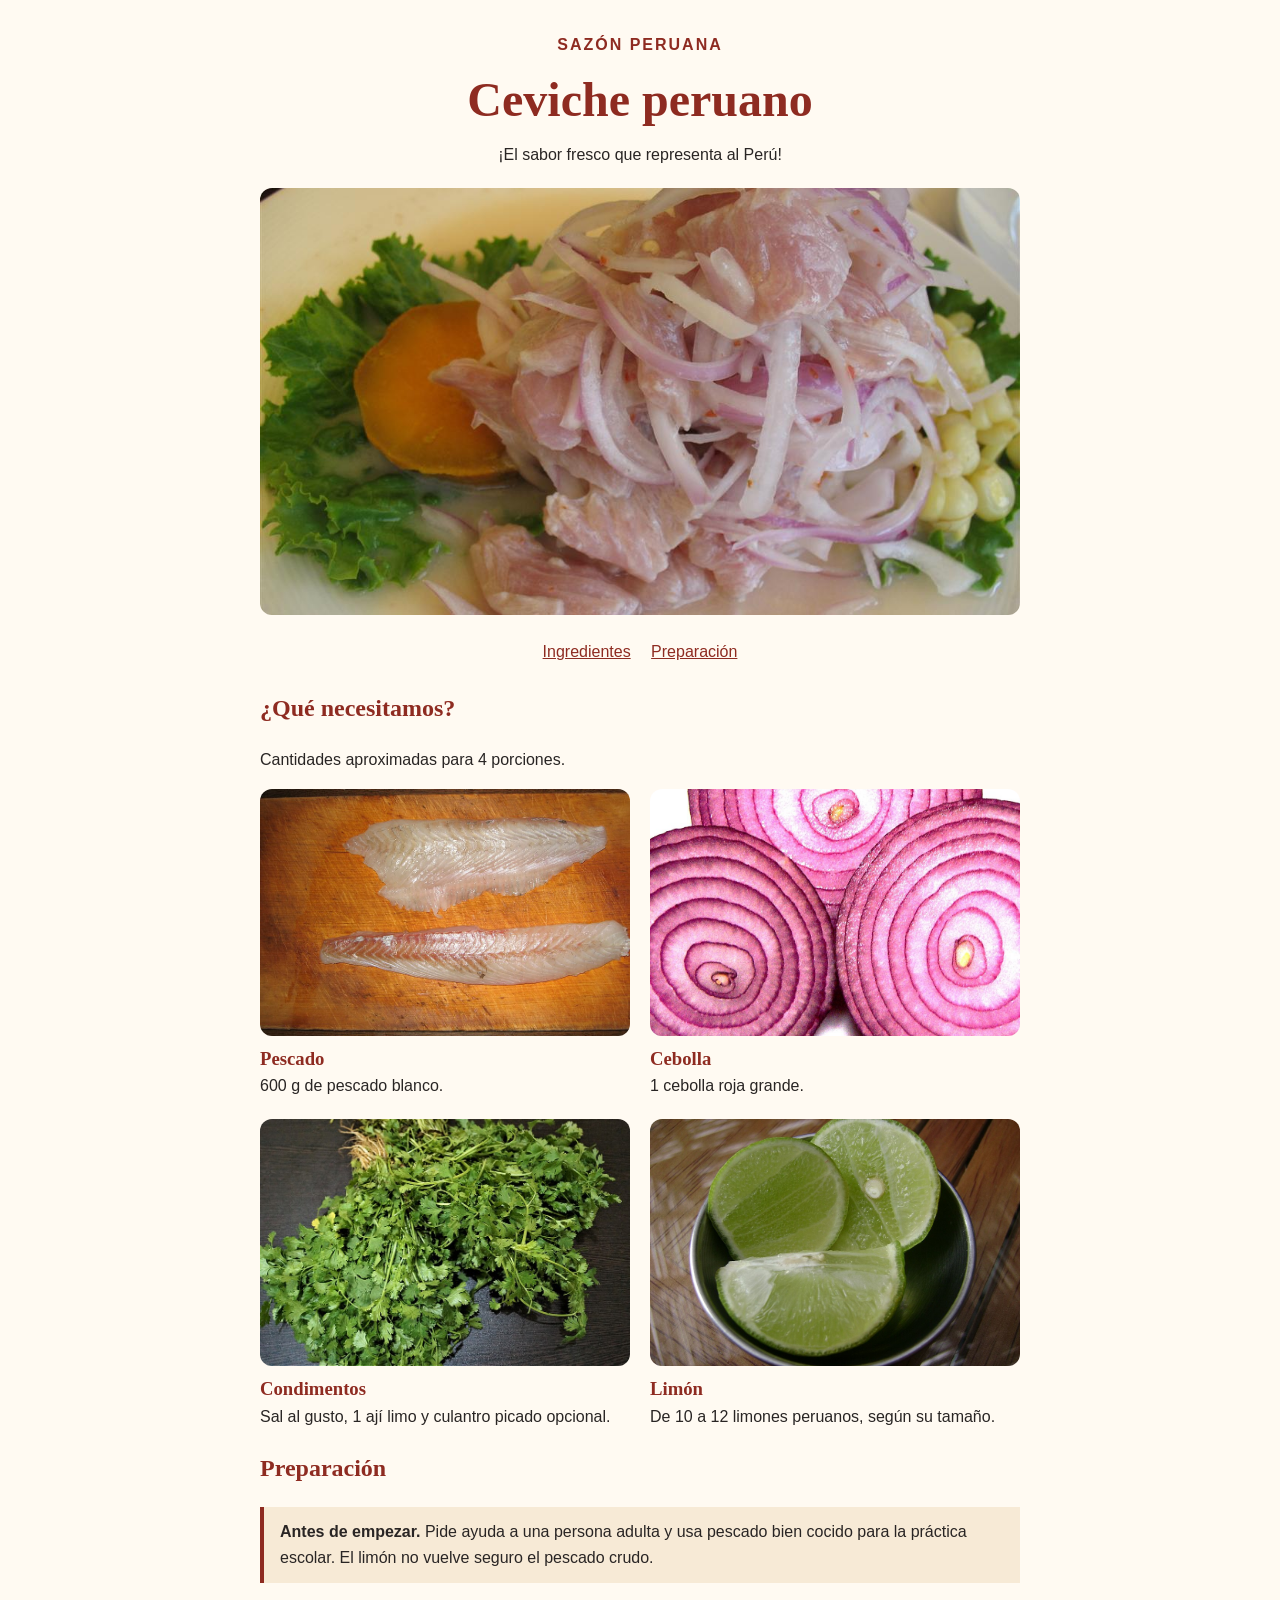
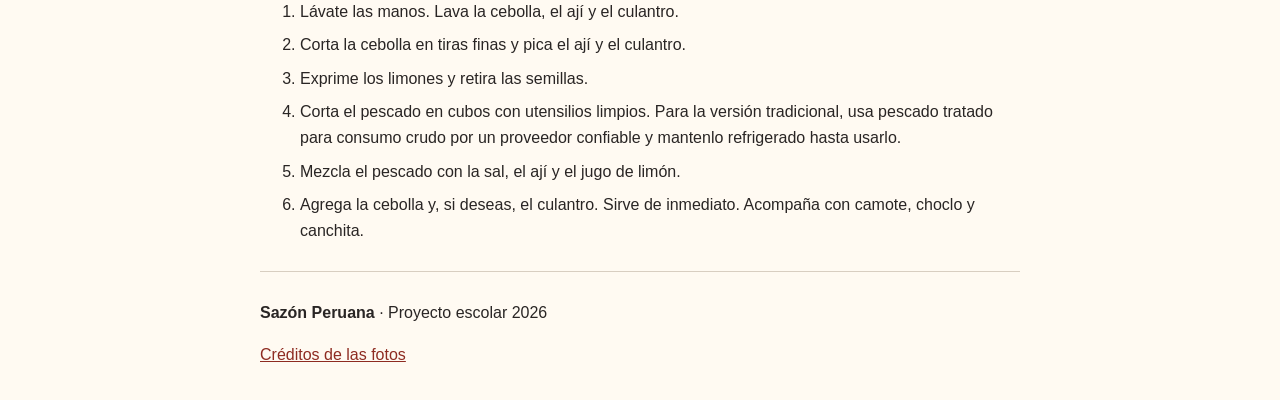
==== commit 2f41ca6b: "feat(course): focus recipe example on Peruvian ceviche" ====
--- a/completed-examples/index.html
+++ b/completed-examples/index.html
@@ -3,113 +3,84 @@
 <head>
   <meta charset="UTF-8">
   <meta name="viewport" content="width=device-width, initial-scale=1">
-  <title>Sazón Peruana | Recetario escolar</title>
+  <title>Ceviche peruano | Sazón Peruana</title>
   <link rel="stylesheet" href="styles.css">
 </head>
 <body>
   <header>
-    <p class="etiqueta">Recetario peruano</p>
-    <h1>Sazón Peruana</h1>
-    <p>Aprende a preparar dos platos peruanos y agrega tu propia receta.</p>
-    <img src="../starter-files/portada.jpg"
-         alt="Mesa con una selección de ceviches y causas limeñas">
+    <p class="etiqueta">Sazón Peruana</p>
+    <h1>Ceviche peruano</h1>
+    <p>¡El sabor fresco que representa al Perú!</p>
+    <img src="../starter-files/ceviche-portada.jpg"
+         alt="Plato de ceviche peruano de pescado con cebolla roja">
 
-    <nav aria-label="Contenido del recetario">
-      <a href="#lomo-saltado">Lomo saltado</a>
-      <a href="#causa-limena">Causa limeña</a>
-      <a href="#tu-turno">Ahora te toca a ti</a>
+    <nav aria-label="Contenido de la receta">
+      <a href="#ingredientes">Ingredientes</a>
+      <a href="#preparacion">Preparación</a>
     </nav>
   </header>
 
   <main>
-    <h2>Recetas</h2>
-    <p>
-      Pide ayuda a una persona adulta si vas a usar cuchillos,
-      fuego o aceite caliente.
-    </p>
+    <section id="ingredientes">
+      <h2>¿Qué necesitamos?</h2>
+      <p>Cantidades aproximadas para 4 porciones.</p>
 
-    <article id="lomo-saltado">
-      <h3>Lomo saltado</h3>
-      <p>35 minutos · 2 porciones</p>
-      <img src="../starter-files/lomo-saltado.jpg"
-           alt="Lomo saltado con arroz blanco y papas fritas">
+      <ul class="ingredientes">
+        <li>
+          <img src="../starter-files/pescado.jpg"
+               alt="Dos filetes de pescado blanco sobre una tabla">
+          <h3>Pescado</h3>
+          <p>600 g de pescado blanco.</p>
+        </li>
+        <li>
+          <img src="../starter-files/cebolla.jpg"
+               alt="Cebolla roja cortada en láminas">
+          <h3>Cebolla</h3>
+          <p>1 cebolla roja grande.</p>
+        </li>
+        <li>
+          <img src="../starter-files/condimentos.jpg"
+               alt="Manojos de culantro fresco">
+          <h3>Condimentos</h3>
+          <p>Sal al gusto, 1 ají limo y culantro picado opcional.</p>
+        </li>
+        <li>
+          <img src="../starter-files/limon.jpg"
+               alt="Limones verdes cortados">
+          <h3>Limón</h3>
+          <p>De 10 a 12 limones peruanos, según su tamaño.</p>
+        </li>
+      </ul>
+    </section>
 
-      <h4>Ingredientes</h4>
-      <ul>
-        <li>300 g de carne de res en tiras.</li>
-        <li>1 cebolla roja y 2 tomates en gajos.</li>
-        <li>2 papas cortadas en bastones.</li>
-        <li>2 cucharadas de sillao y 1 cucharada de vinagre.</li>
-        <li>2 porciones de arroz blanco cocido.</li>
-        <li>Aceite, sal y pimienta al gusto.</li>
-      </ul>
-
-      <h4>Preparación</h4>
+    <section id="preparacion">
+      <h2>Preparación</h2>
+      <p class="aviso">
+        <strong>Antes de empezar.</strong> Pide ayuda a una persona adulta y
+        usa pescado bien cocido para la práctica escolar. El limón no vuelve
+        seguro el pescado crudo.
+      </p>
       <ol>
-        <li>Lava los vegetales y prepara los ingredientes.</li>
-        <li>Fríe las papas hasta que estén doradas y resérvalas.</li>
-        <li>Saltea la carne hasta que esté bien cocida. Agrega la cebolla y el tomate.</li>
-        <li>Añade el sillao y el vinagre. Sazona y sirve con las papas y el arroz.</li>
+        <li>Lávate las manos. Lava la cebolla, el ají y el culantro.</li>
+        <li>Corta la cebolla en tiras finas y pica el ají y el culantro.</li>
+        <li>Exprime los limones y retira las semillas.</li>
+        <li>
+          Corta el pescado en cubos con utensilios limpios. Para la versión
+          tradicional, usa pescado tratado para consumo crudo por un proveedor
+          confiable y mantenlo refrigerado hasta usarlo.
+        </li>
+        <li>Mezcla el pescado con la sal, el ají y el jugo de limón.</li>
+        <li>
+          Agrega la cebolla y, si deseas, el culantro. Sirve de inmediato.
+          Acompaña con camote, choclo y canchita.
+        </li>
       </ol>
-    </article>
-
-    <article id="causa-limena">
-      <h3>Causa limeña</h3>
-      <p>40 minutos más el enfriado · 4 porciones</p>
-      <img src="../starter-files/causa-limena.jpg"
-           alt="Causa limeña decorada con palta, huevo y aceitunas">
-
-      <h4>Ingredientes</h4>
-      <ul>
-        <li>800 g de papa amarilla.</li>
-        <li>250 g de pollo cocido y deshilachado.</li>
-        <li>1 palta en láminas.</li>
-        <li>3 cucharadas de mayonesa.</li>
-        <li>2 cucharadas de pasta de ají amarillo.</li>
-        <li>Jugo de 2 limones, 2 cucharadas de aceite y sal al gusto.</li>
-      </ul>
-
-      <h4>Preparación</h4>
-      <ol>
-        <li>Hierve las papas, pélalas y prénsalas mientras estén tibias.</li>
-        <li>Mezcla la papa con el ají, el limón, el aceite y la sal. Deja enfriar.</li>
-        <li>Combina el pollo cocido con la mayonesa.</li>
-        <li>Arma una capa de papa, agrega el pollo y la palta, y cubre con más papa.</li>
-        <li>Mantén la causa refrigerada hasta servir.</li>
-      </ol>
-    </article>
-
-    <section id="tu-turno">
-      <h2>Ahora te toca a ti</h2>
-      <p>Elige uno de estos platos para agregarlo al recetario.</p>
-      <ul>
-        <li>Ají de gallina</li>
-        <li>Arroz chaufa</li>
-      </ul>
-      <p>
-        Escribe el nombre, agrega la foto de la carpeta starter-files
-        y crea una lista de ingredientes y otra con los pasos.
-      </p>
     </section>
   </main>
 
   <footer>
-    <h2>Créditos de las fotos</h2>
-    <ul>
-      <li>
-        <a href="https://commons.wikimedia.org/wiki/File:La_Mar_ceviche_and_causas.jpg">Foto de portada</a>
-        de Kat Walsh, <a href="https://creativecommons.org/licenses/by-sa/3.0/">CC BY-SA 3.0</a>.
-      </li>
-      <li>
-        <a href="https://commons.wikimedia.org/wiki/File:Lomo_saltado_2026.jpg">Lomo saltado</a>
-        de TinyWinii, <a href="https://creativecommons.org/publicdomain/zero/1.0/">CC0 1.0</a>.
-      </li>
-      <li>
-        <a href="https://commons.wikimedia.org/wiki/File:Causa_rellena_de_pollo.jpg">Causa limeña</a>
-        de KaMpErƎ &amp; Le-tticia, <a href="https://creativecommons.org/licenses/by/2.0/">CC BY 2.0</a>.
-      </li>
-    </ul>
-    <p>Recetario educativo. Los tiempos y las porciones son orientativos.</p>
+    <p><strong>Sazón Peruana</strong> · Proyecto escolar 2026</p>
+    <a href="https://github.com/Market-Labs/social-responsability#créditos-de-las-fotografías">Créditos de las fotos</a>
   </footer>
 </body>
 </html>
--- a/completed-examples/styles.css
+++ b/completed-examples/styles.css
@@ -49,34 +49,51 @@
 img {
   display: block;
   width: 100%;
-  max-width: 480px;
   height: auto;
   border-radius: 12px;
 }
 
 header img {
-  max-width: 100%;
   margin: 20px 0;
   aspect-ratio: 16 / 9;
   object-fit: cover;
 }
 
-/* Separación de las recetas y los créditos */
-article,
-footer {
-  margin-top: 24px;
-  padding-top: 12px;
-  border-top: 1px solid #d8cec1;
+/* Fichas de ingredientes en dos columnas */
+.ingredientes {
+  display: grid;
+  grid-template-columns: repeat(2, minmax(0, 1fr));
+  gap: 20px;
+  padding: 0;
+  list-style: none;
 }
 
-/* Un fondo suave distingue el ejercicio */
-#tu-turno {
-  margin-top: 32px;
-  padding: 12px 20px;
+.ingredientes img {
+  aspect-ratio: 3 / 2;
+  object-fit: cover;
+}
+
+.ingredientes h3 {
+  margin: 8px 0 0;
+}
+
+.ingredientes p {
+  margin: 0;
+}
+
+/* Preparación y pie de página */
+.aviso {
+  padding: 12px 16px;
   background-color: #f7ead6;
   border-left: 4px solid #8e2b21;
 }
 
-#tu-turno h2 {
-  margin-top: 0;
+ol li {
+  margin-bottom: 8px;
 }
+
+footer {
+  margin-top: 28px;
+  padding-top: 12px;
+  border-top: 1px solid #d8cec1;
+}
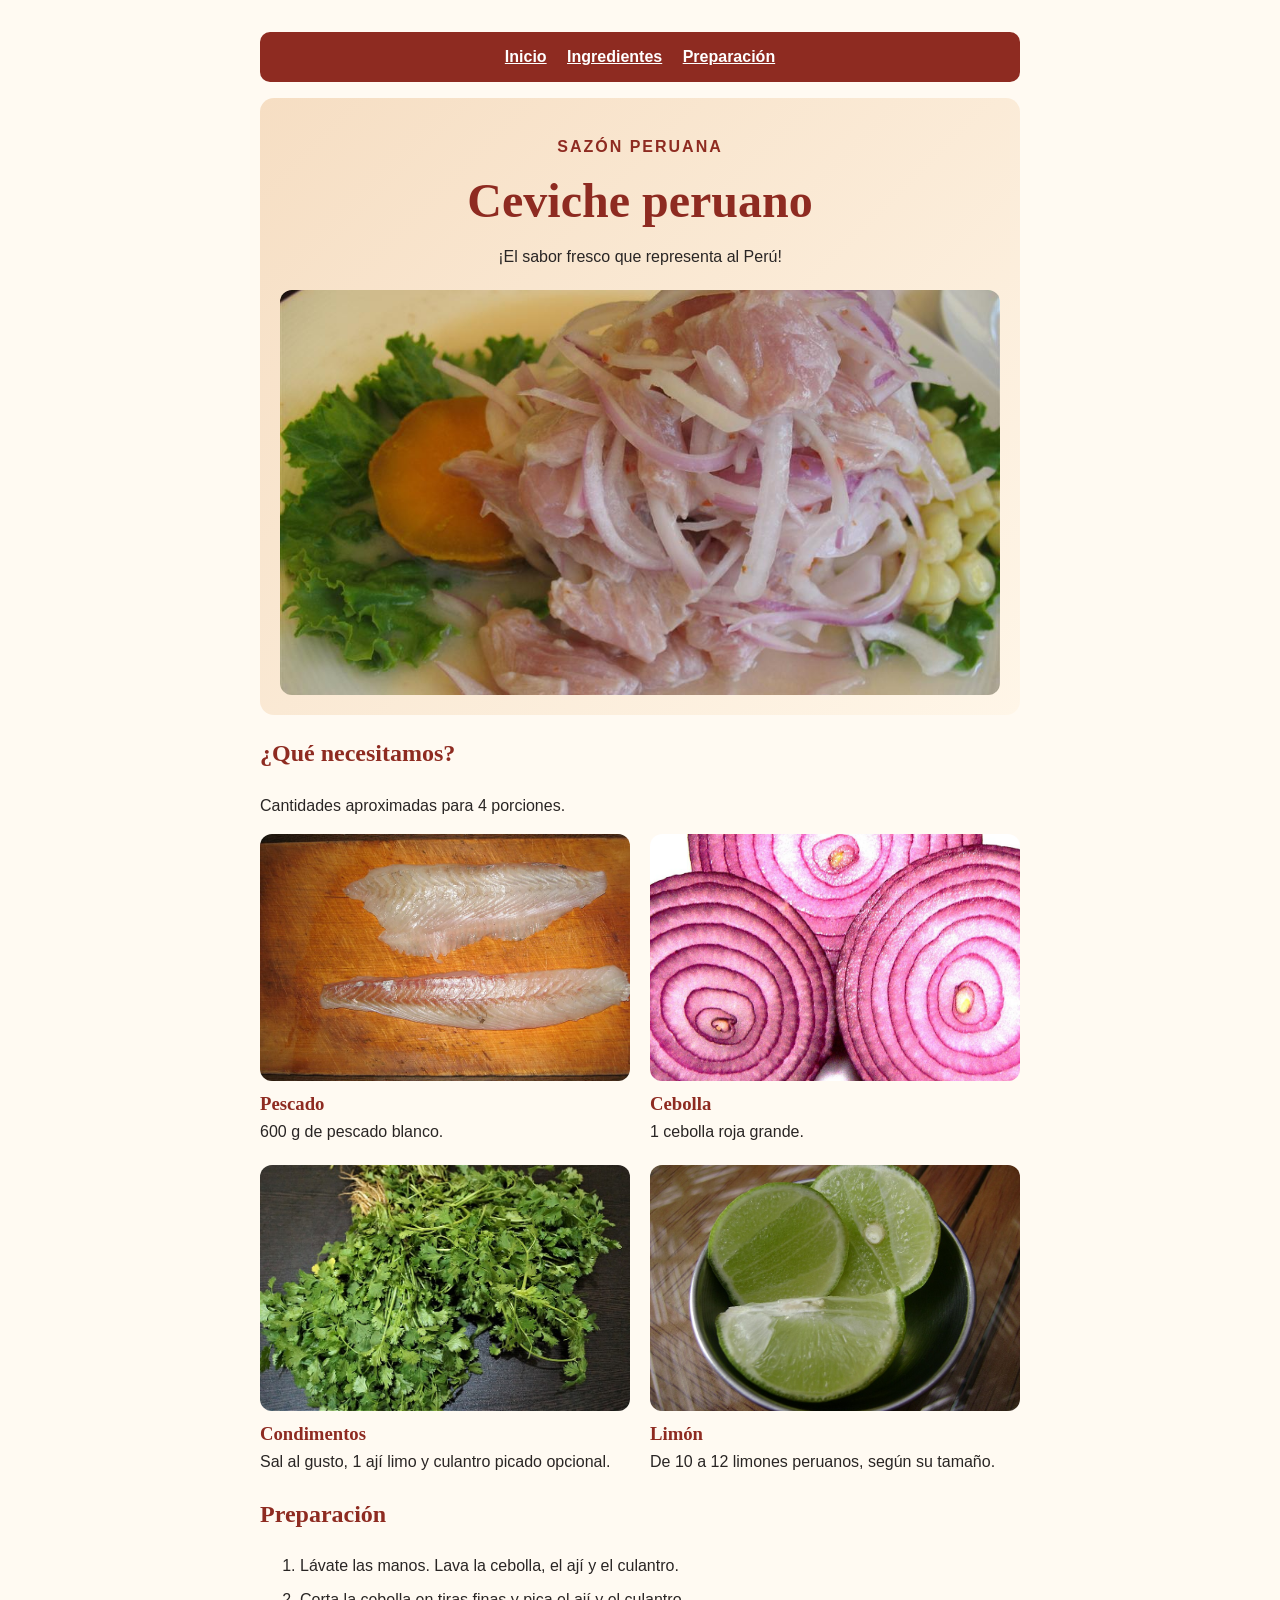
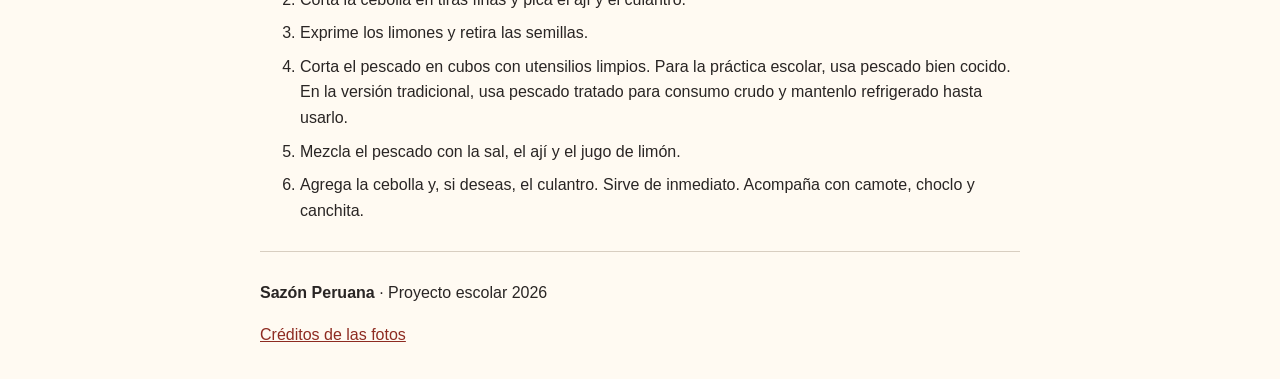
==== commit 0e9cb9ae: "feat(course): add top navigation and cover gradient" ====
--- a/completed-examples/index.html
+++ b/completed-examples/index.html
@@ -7,17 +7,18 @@
   <link rel="stylesheet" href="styles.css">
 </head>
 <body>
-  <header>
+  <nav aria-label="Menú principal">
+    <a href="#inicio">Inicio</a>
+    <a href="#ingredientes">Ingredientes</a>
+    <a href="#preparacion">Preparación</a>
+  </nav>
+
+  <header id="inicio">
     <p class="etiqueta">Sazón Peruana</p>
     <h1>Ceviche peruano</h1>
     <p>¡El sabor fresco que representa al Perú!</p>
     <img src="../starter-files/ceviche-portada.jpg"
          alt="Plato de ceviche peruano de pescado con cebolla roja">
-
-    <nav aria-label="Contenido de la receta">
-      <a href="#ingredientes">Ingredientes</a>
-      <a href="#preparacion">Preparación</a>
-    </nav>
   </header>
 
   <main>
@@ -55,19 +56,14 @@
 
     <section id="preparacion">
       <h2>Preparación</h2>
-      <p class="aviso">
-        <strong>Antes de empezar.</strong> Pide ayuda a una persona adulta y
-        usa pescado bien cocido para la práctica escolar. El limón no vuelve
-        seguro el pescado crudo.
-      </p>
       <ol>
         <li>Lávate las manos. Lava la cebolla, el ají y el culantro.</li>
         <li>Corta la cebolla en tiras finas y pica el ají y el culantro.</li>
         <li>Exprime los limones y retira las semillas.</li>
         <li>
-          Corta el pescado en cubos con utensilios limpios. Para la versión
-          tradicional, usa pescado tratado para consumo crudo por un proveedor
-          confiable y mantenlo refrigerado hasta usarlo.
+          Corta el pescado en cubos con utensilios limpios. Para la práctica
+          escolar, usa pescado bien cocido. En la versión tradicional, usa
+          pescado tratado para consumo crudo y mantenlo refrigerado hasta usarlo.
         </li>
         <li>Mezcla el pescado con la sal, el ají y el jugo de limón.</li>
         <li>
--- a/completed-examples/styles.css
+++ b/completed-examples/styles.css
@@ -22,8 +22,27 @@
   font-family: Georgia, serif;
 }
 
-/* Portada y enlaces */
+/* Menú principal */
+nav {
+  margin-bottom: 16px;
+  padding: 8px;
+  background-color: #8e2b21;
+  border-radius: 10px;
+  text-align: center;
+}
+
+nav a {
+  display: inline-block;
+  margin: 4px 8px;
+  color: white;
+  font-weight: bold;
+}
+
+/* Portada con un degradado cálido */
 header {
+  padding: 20px;
+  background: linear-gradient(135deg, #f6dec3, #fff6e8);
+  border-radius: 14px;
   text-align: center;
 }
 
@@ -40,11 +59,6 @@
   text-transform: uppercase;
 }
 
-nav a {
-  display: inline-block;
-  margin: 4px 8px;
-}
-
 /* Fotos */
 img {
   display: block;
@@ -54,7 +68,7 @@
 }
 
 header img {
-  margin: 20px 0;
+  margin: 20px 0 0;
   aspect-ratio: 16 / 9;
   object-fit: cover;
 }
@@ -82,12 +96,6 @@
 }
 
 /* Preparación y pie de página */
-.aviso {
-  padding: 12px 16px;
-  background-color: #f7ead6;
-  border-left: 4px solid #8e2b21;
-}
-
 ol li {
   margin-bottom: 8px;
 }
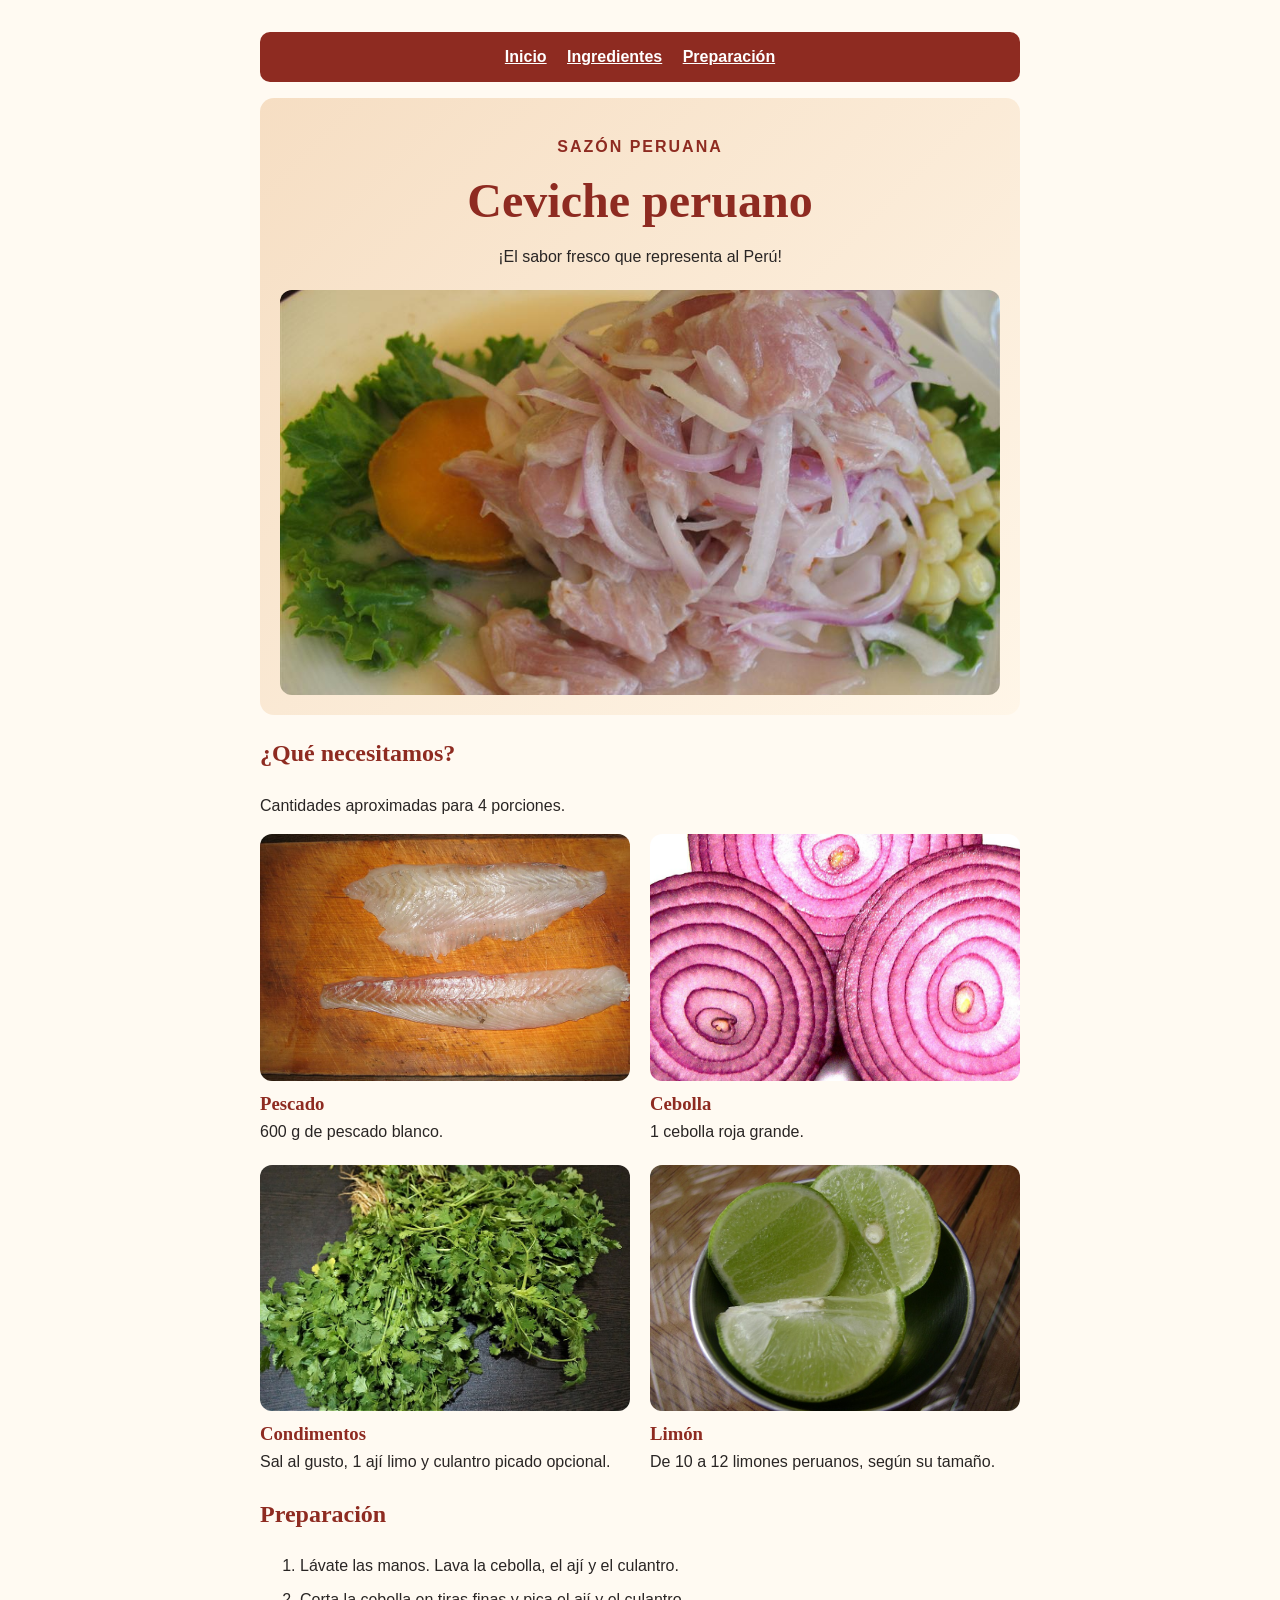
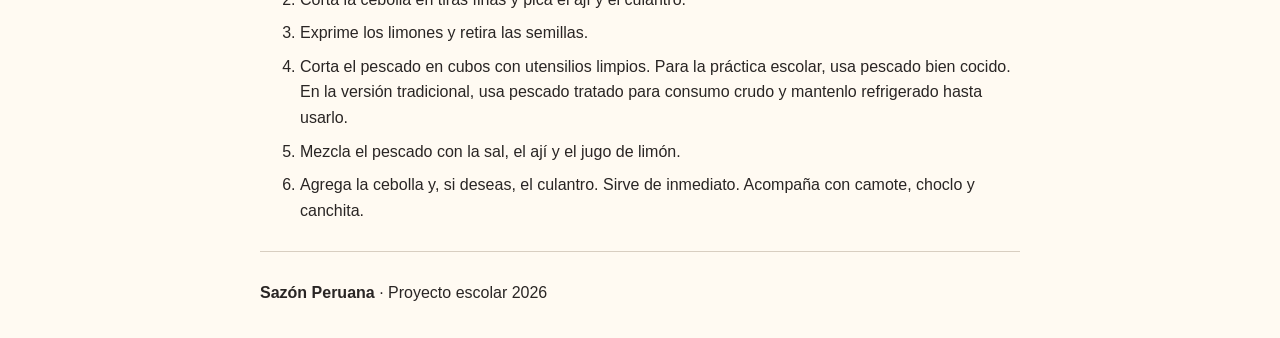
==== commit a3593194: "refactor(course): remove footer link and simplify CSS" ====
--- a/completed-examples/index.html
+++ b/completed-examples/index.html
@@ -76,7 +76,6 @@
 
   <footer>
     <p><strong>Sazón Peruana</strong> · Proyecto escolar 2026</p>
-    <a href="https://github.com/Market-Labs/social-responsability#créditos-de-las-fotografías">Créditos de las fotos</a>
   </footer>
 </body>
 </html>
--- a/completed-examples/styles.css
+++ b/completed-examples/styles.css
@@ -11,14 +11,8 @@
 
 h1,
 h2,
-h3,
-a {
+h3 {
   color: #8e2b21;
-}
-
-h1,
-h2,
-h3 {
   font-family: Georgia, serif;
 }
 
